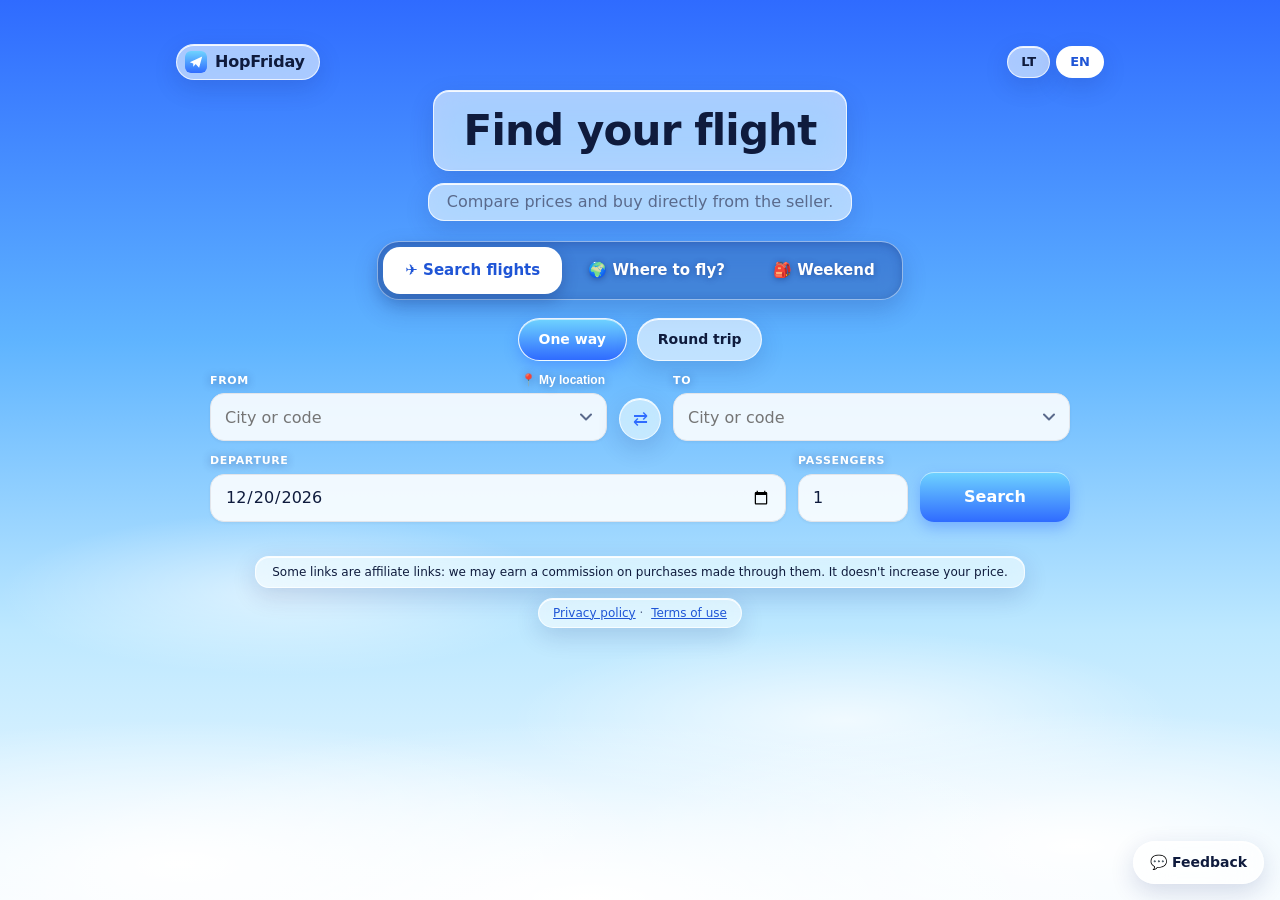
==== index.html @ 0caa5a5f "Kur nuskristi? ir Savaitgalis: keleivių skaičius (kaina ir nuoroda visiems keleiviams) Co-Authored-B" ====
<!doctype html>
<html lang="lt">
<head>
  <meta charset="utf-8">
  <meta name="viewport" content="width=device-width, initial-scale=1">
  <title>HopFriday · Skrydžių paieška</title>
  <meta name="description" content="HopFriday: palyginkite skrydžių kainas ir raskite pigiausius savaitgalio skrydžius iš Lietuvos. · Compare flight prices and find the cheapest weekend trips from Lithuania.">
  <link rel="icon" href="/favicon.svg" type="image/svg+xml">
  <link rel="canonical" href="https://www.hopfriday.lt/">
  <meta name="theme-color" content="#2F6BFF">
  <meta property="og:type" content="website">
  <meta property="og:site_name" content="HopFriday">
  <meta property="og:title" content="HopFriday · Savaitgalio skrydžiai · Weekend flights">
  <meta property="og:description" content="Palyginkite skrydžių kainas ir raskite pigiausius savaitgalio skrydžius iš Lietuvos. · Compare flight prices and find the cheapest weekend trips from Lithuania.">
  <meta property="og:url" content="https://www.hopfriday.lt/">
  <meta property="og:image" content="https://www.hopfriday.lt/og.jpg">
  <meta property="og:image:type" content="image/jpeg">
  <meta property="og:image:width" content="1200">
  <meta property="og:image:height" content="630">
  <meta property="og:image:alt" content="HopFriday · Savaitgalio skrydžiai · Weekend flights">
  <meta property="og:locale" content="lt_LT">
  <meta property="og:locale:alternate" content="en_GB">
  <meta name="twitter:card" content="summary_large_image">
  <meta name="twitter:title" content="HopFriday · Savaitgalio skrydžiai · Weekend flights">
  <meta name="twitter:description" content="Palyginkite skrydžių kainas ir raskite pigiausius savaitgalio skrydžius iš Lietuvos. · Compare flight prices and find the cheapest weekend trips from Lithuania.">
  <meta name="twitter:image" content="https://www.hopfriday.lt/og.jpg">
  <link rel="stylesheet" href="style.css">
</head>
<body>
  <div class="page">
  <header class="hero">
    <div class="wrap">
      <div class="topbar">
        <a class="brandmark" href="/"><img src="/favicon.svg" alt="" width="22" height="22"><span>HopFriday</span></a>
        <div class="langs" role="group" aria-label="Language">
          <button type="button" class="lang" data-lang="lt" id="langLt">LT</button>
          <button type="button" class="lang" data-lang="en" id="langEn">EN</button>
        </div>
      </div>
      <h1 data-i18n="h1">Raskite skrydį</h1>
      <p class="sub" data-i18n="sub">Palyginkite kainas ir nusipirkite tiesiai pas pardavėją.</p>
      <div class="modes" role="tablist">
        <button type="button" class="mode active" id="modeSearch" role="tab" data-i18n="modeSearch">Ieškoti skrydžio</button>
        <button type="button" class="mode" id="modeExplore" role="tab" data-i18n="modeExplore">Kur nuskristi?</button>
        <button type="button" class="mode" id="modeWeekend" role="tab" data-i18n="modeWeekend">Savaitgalis</button>
      </div>

      <form id="search" class="card" autocomplete="off">
        <div class="trip">
          <label><input type="radio" name="trip" value="oneway" checked> <span data-i18n="oneway">Į vieną pusę</span></label>
          <label><input type="radio" name="trip" value="return"> <span data-i18n="roundtrip">Į abi puses</span></label>
        </div>
        <div class="sgrid">
          <div class="srow1">
            <div class="field">
              <label for="from" data-i18n="from">Iš</label>
              <button type="button" id="locate" class="link" data-i18n="locate" data-i18n-title="locateTitle" title="Nustatyti mano vietą">📍 Mano vieta</button>
              <input id="from" data-i18n-placeholder="placeholder" placeholder="Miestas arba kodas" required>
            </div>
            <button type="button" id="swap" class="swap" data-i18n-aria="swap" aria-label="Sukeisti vietomis">⇄</button>
            <div class="field">
              <label for="to" data-i18n="to">Į</label>
              <input id="to" data-i18n-placeholder="placeholder" placeholder="Miestas arba kodas" required>
            </div>
          </div>
          <div class="srow2">
            <div class="field">
              <label for="date" data-i18n="depart">Išvykimas</label>
              <input id="date" type="date" required>
            </div>
            <div class="field" id="returnField" hidden>
              <label for="returnDate" data-i18n="ret">Grįžimas</label>
              <input id="returnDate" type="date">
            </div>
            <div class="field narrow">
              <label for="adults" data-i18n="pax">Keleiviai</label>
              <input id="adults" type="number" min="1" max="9" value="1">
            </div>
            <button class="primary" type="submit" data-i18n="search">Ieškoti</button>
          </div>
        </div>
      </form>

      <form id="explore" class="card" autocomplete="off" hidden>
        <div class="trip">
          <label><input type="radio" name="exTrip" value="oneway" checked> <span data-i18n="oneway">Į vieną pusę</span></label>
          <label><input type="radio" name="exTrip" value="return"> <span data-i18n="roundtrip">Į abi puses</span></label>
        </div>
        <div class="grid explore">
          <div class="field">
            <label for="exFrom" data-i18n="from">Iš</label>
            <button type="button" id="exLocate" class="link" data-i18n="locate">📍 Mano vieta</button>
            <input id="exFrom" data-i18n-placeholder="placeholder" placeholder="Miestas arba kodas" required>
          </div>
          <div class="field">
            <label for="exBudget" id="exBudgetLabel" data-i18n="budget">Biudžetas (€)</label>
            <input id="exBudget" type="number" min="10" max="5000" step="10" value="100">
          </div>
          <div class="field">
            <label for="exDate" data-i18n="whenOpt">Kada (nebūtina)</label>
            <input id="exDate" type="date">
          </div>
          <div class="field" id="exReturnField" hidden>
            <label for="exReturn" data-i18n="retOpt">Grįžimas (nebūtina)</label>
            <input id="exReturn" type="date">
          </div>
          <div class="field narrow">
            <label for="exAdults" data-i18n="pax">Keleiviai</label>
            <input id="exAdults" type="number" min="1" max="9" value="1">
          </div>
          <label class="check exdirect"><input type="checkbox" id="exDirect"> <span data-i18n="directOnly">Tik tiesioginiai</span></label>
          <button class="primary" type="submit" data-i18n="showDest">Rodyti kryptis</button>
        </div>
      </form>

      <form id="weekend" class="card" autocomplete="off" hidden>
        <div class="grid explore">
          <div class="field">
            <label for="wkFrom" data-i18n="from">Iš</label>
            <button type="button" id="wkLocate" class="link" data-i18n="locate">📍 Mano vieta</button>
            <input id="wkFrom" data-i18n-placeholder="placeholder" placeholder="Miestas arba kodas" required>
          </div>
          <div class="field">
            <label for="wkBudget" data-i18n="budgetRound">Biudžetas už abi puses (€)</label>
            <input id="wkBudget" type="number" min="20" max="5000" step="10" value="150">
          </div>
          <div class="field">
            <label for="wkDate" data-i18n="whenOpt">Kada (nebūtina)</label>
            <input id="wkDate" type="date">
          </div>
          <div class="field narrow">
            <label for="wkAdults" data-i18n="pax">Keleiviai</label>
            <input id="wkAdults" type="number" min="1" max="9" value="1">
          </div>
          <label class="check exdirect"><input type="checkbox" id="wkDirect"> <span data-i18n="directOnly">Tik tiesioginiai</span></label>
          <button class="primary" type="submit" data-i18n="showWeekend">Rodyti savaitgalius</button>
        </div>
        <p class="hint" data-i18n="weekendHint">Išvykimas penktadienį ar šeštadienį, grįžimas sekmadienį ar pirmadienį. Kaina už abi puses.</p>
      </form>
    </div>
  </header>

  <main class="wrap">
    <div id="status" class="status" role="status"></div>
    <section id="calendarBox" class="calbox" hidden>
      <div class="caltitle" id="calTitle"></div>
      <div id="calendar" class="cal" role="listbox" data-i18n-aria="calAria" aria-label="Kainos pagal dieną"></div>
    </section>
    <div id="toolbar" class="toolbar" hidden>
      <div class="chips" id="sortChips">
        <button class="chip active" data-sort="depart" data-i18n="byDate">Pagal datą</button>
        <button class="chip" data-sort="price" data-i18n="cheapest">Pigiausi</button>
        <button class="chip" data-sort="duration" data-i18n="fastest">Greičiausi</button>
      </div>
      <label class="check"><input type="checkbox" id="directOnly"> <span data-i18n="directOnly">Tik tiesioginiai</span></label>
    </div>
    <div id="exToolbar" class="toolbar" hidden>
      <div class="chips" id="exSortChips">
        <button class="chip active" data-sort="depart" data-i18n="byDate">Pagal datą</button>
        <button class="chip" data-sort="price" data-i18n="cheapestF">Pigiausios</button>
      </div>
    </div>
    <div id="results"></div>
    <p class="live" id="liveLink" hidden></p>
    <p class="demo-note" id="priceNote" hidden data-i18n="priceNote">
      Kainos orientacinės: jos rastos neseniai, todėl galutinė kaina ir likę bilietai patikrinami pardavėjo puslapyje.
    </p>
    <p class="demo-note" id="demoNote" hidden data-i18n-html="demo"></p>
  </main>
  <p class="affiliate" data-i18n="affiliate">Kai kurios nuorodos yra partnerių nuorodos: už pirkimus per jas galime gauti komisinį. Kaina jums dėl to nedidėja.</p>
  <nav class="credit legal-links"><a href="/privacy" data-i18n="privacy">Privatumo politika</a> · <a href="/terms" data-i18n="terms">Naudojimo sąlygos</a></nav>
  </div>

  <button type="button" id="feedbackOpen" class="fb-fab" data-i18n="feedbackBtn">💬 Atsiliepimas</button>
  <dialog id="feedbackDialog" class="fb">
    <form id="feedbackForm" class="fb-card" autocomplete="off">
      <h2 data-i18n="feedbackTitle">Jūsų atsiliepimas</h2>
      <p data-i18n="feedbackIntro">Kas patiko, ko trūksta ar radote klaidą?</p>
      <div class="stars" id="stars" role="radiogroup" data-i18n-aria="feedbackRating" aria-label="Įvertinimas">
        <button type="button" data-v="1" role="radio" aria-label="1">★</button>
        <button type="button" data-v="2" role="radio" aria-label="2">★</button>
        <button type="button" data-v="3" role="radio" aria-label="3">★</button>
        <button type="button" data-v="4" role="radio" aria-label="4">★</button>
        <button type="button" data-v="5" role="radio" aria-label="5">★</button>
      </div>
      <textarea id="fbMessage" rows="4" maxlength="1000" data-i18n-placeholder="feedbackPlaceholder" placeholder="Parašykite čia…"></textarea>
      <input id="fbContact" type="text" maxlength="120" data-i18n-placeholder="feedbackContact" placeholder="El. paštas (nebūtina)">
      <input id="fbWebsite" class="hp" type="text" tabindex="-1" autocomplete="off" aria-hidden="true">
      <p class="fb-note"><span data-i18n="feedbackNote">Nerašykite slaptų ar jautrių duomenų.</span> <a href="/privacy" target="_blank" rel="noopener noreferrer" data-i18n="privacy">Privatumo politika</a></p>
      <p id="fbStatus" class="fb-status" role="status"></p>
      <div class="fb-actions">
        <button type="button" id="fbCancel" class="fb-cancel" data-i18n="feedbackClose">Uždaryti</button>
        <button type="submit" id="fbSend" class="primary" data-i18n="feedbackSend">Siųsti</button>
      </div>
    </form>
  </dialog>

  <script src="i18n.js"></script>
  <script src="data.js"></script>
  <script src="provider.js"></script>
  <script src="app.js"></script>
  <script src="feedback.js"></script>
  <!-- Cloudflare Web Analytics -->
  <script type="module" src="https://static.cloudflareinsights.com/beacon.min.js" data-cf-beacon='{"token": "1468be6606324f2e90b06025ef7725ba"}'></script>
</body>
</html>
---- style.css ----
:root {
  color-scheme: light;
  --bg: #f4f8ff; --ink: #0F1B3D; --muted: #5A6A8C; --line: #dfe6f5;
  --brand: #2F6BFF; --brand-light: #6FD3FF; --brand-ink: #1F55D6; --good: #11805a;
  --glass: rgba(255, 255, 255, .72); --glass-edge: rgba(255, 255, 255, .95);
  --shadow: 0 10px 30px rgba(160, 90, 40, .10);
}
* { box-sizing: border-box; }
[hidden] { display: none !important; }
body {
  margin: 0; font: 16px/1.5 system-ui, -apple-system, "Segoe UI", sans-serif; color: var(--ink);
  background: var(--bg); min-height: 100vh;
}
body::before, body::after { content: ""; position: fixed; z-index: -1; border-radius: 50%; pointer-events: none; }
body::before { top: -140px; right: -100px; width: 460px; height: 460px; background: radial-gradient(circle at 35% 30%, #fff 0%, #cfe0ff 55%, rgba(207, 224, 255, 0) 72%); }
body::after { bottom: -160px; left: -120px; width: 480px; height: 480px; background: radial-gradient(circle at 35% 30%, #fff 0%, #f1dcff 55%, rgba(241, 220, 255, 0) 72%); }
.wrap { max-width: 960px; margin: 0 auto; padding: 0 16px; }

.hero { padding: 44px 0 24px; }
.hero h1 { margin: 0 0 4px; font-size: clamp(28px, 5vw, 42px); font-weight: 600; letter-spacing: -.02em; }
.sub { margin: 0 0 22px; color: var(--muted); }

.modes { display: flex; gap: 8px; margin-bottom: 16px; }
.mode {
  border: 1px solid var(--line); background: rgba(255, 255, 255, .55); color: var(--muted);
  border-radius: 999px; padding: 8px 18px; font: inherit; cursor: pointer; transition: all .15s;
}
.mode:hover { background: #fff; color: var(--ink); }
.mode.active {
  background: #fff; color: var(--brand-ink); border-color: var(--glass-edge); font-weight: 600;
  box-shadow: inset 0 1px 0 #fff, 0 4px 14px rgba(47, 107, 255, .18);
}

.card {
  background: var(--glass); border: 1px solid var(--glass-edge); border-radius: 22px; padding: 16px;
  -webkit-backdrop-filter: blur(16px); backdrop-filter: blur(16px);
  box-shadow: var(--shadow), inset 0 1px 0 #fff;
}
.trip { display: flex; gap: 18px; margin-bottom: 12px; font-size: 14px; color: var(--muted); }
.trip input { accent-color: var(--brand); }
.grid { display: grid; grid-template-columns: 1fr auto 1fr; gap: 12px; align-items: end; }
.field { display: flex; flex-direction: column; gap: 4px; position: relative; }
.field label { font-size: 11px; font-weight: 600; color: var(--muted); text-transform: uppercase; letter-spacing: .06em; }
input[type=text], input:not([type]), input[type=date], input[type=number], select {
  width: 100%; padding: 12px 14px; border: 1px solid var(--line); border-radius: 14px; font: inherit; color: var(--ink);
  background: rgba(255, 255, 255, .85); box-shadow: inset 0 1px 2px rgba(160, 90, 40, .05); transition: border-color .15s, box-shadow .15s;
}
input:focus, select:focus { outline: none; border-color: var(--brand-light); box-shadow: 0 0 0 4px rgba(111, 211, 255, .5); }
.link { background: none; border: 0; color: var(--brand-ink); font-size: 13px; padding: 2px 0; cursor: pointer; text-align: left; }
.swap {
  border: 1px solid var(--line); background: #fff; color: var(--brand); width: 42px; height: 42px; border-radius: 50%;
  font-size: 18px; cursor: pointer; margin-bottom: 1px; box-shadow: 0 2px 6px rgba(160, 90, 40, .10), inset 0 1px 0 #fff;
}
.primary {
  grid-column: 1 / -1; border: 0; border-radius: 14px; padding: 13px 26px; font: inherit; font-weight: 600; color: #fff; cursor: pointer;
  background: linear-gradient(180deg, var(--brand-light) 0%, var(--brand) 100%);
  box-shadow: inset 0 1px 0 rgba(255, 255, 255, .55), 0 6px 14px rgba(47, 107, 255, .35); transition: transform .12s, box-shadow .12s;
}
.primary:hover { transform: translateY(-1px); box-shadow: inset 0 1px 0 rgba(255, 255, 255, .55), 0 9px 18px rgba(47, 107, 255, .4); }
.primary:active { transform: translateY(0); }
@media (min-width: 720px) {
  .grid { grid-template-columns: minmax(150px, 1.3fr) auto minmax(190px, 1.4fr) 140px 140px 76px auto; }
  .primary { grid-column: auto; }
  .grid.explore { grid-template-columns: 1fr 160px 200px auto auto; }
}
@media (max-width: 719px) {
  .grid { grid-template-columns: 1fr 1fr; }
  .grid > :nth-child(1), .grid > :nth-child(3) { grid-column: 1 / -1; }
  .swap { display: none; }
  .grid.explore > :nth-child(1), .grid.explore > .exdirect, .grid.explore > .primary { grid-column: 1 / -1; }
}
.exdirect { padding-bottom: 12px; }

main { padding-bottom: 56px; }
.status { text-align: center; color: var(--muted); padding: 18px 0 14px; min-height: 24px; }
.toolbar { display: flex; justify-content: space-between; align-items: center; flex-wrap: wrap; gap: 8px; margin: 4px 0 12px; }
.chips { display: flex; gap: 8px; flex-wrap: wrap; }
.chip {
  border: 1px solid var(--line); background: rgba(255, 255, 255, .8); color: var(--ink); border-radius: 999px;
  padding: 6px 15px; cursor: pointer; font: inherit; font-size: 14px; transition: all .15s;
}
.chip:hover { background: #fff; border-color: var(--brand-light); }
.chip.active {
  color: #fff; border-color: transparent; background: linear-gradient(180deg, var(--brand-light), var(--brand));
  box-shadow: inset 0 1px 0 rgba(255, 255, 255, .55), 0 3px 8px rgba(47, 107, 255, .3);
}
.check { font-size: 14px; color: var(--muted); display: flex; gap: 6px; align-items: center; }
.check input { accent-color: var(--brand); }

.offer {
  background: var(--glass); border: 1px solid var(--glass-edge); border-radius: 20px; padding: 16px 18px; margin-bottom: 12px;
  display: grid; grid-template-columns: 1fr auto; gap: 12px; align-items: center;
  -webkit-backdrop-filter: blur(12px); backdrop-filter: blur(12px);
  box-shadow: 0 6px 20px rgba(160, 90, 40, .08), inset 0 1px 0 #fff; transition: transform .15s, box-shadow .15s;
}
.offer:hover { transform: translateY(-2px); box-shadow: 0 12px 28px rgba(160, 90, 40, .14), inset 0 1px 0 #fff; }
.offer .airline { font-weight: 600; display: flex; align-items: center; gap: 6px; flex-wrap: wrap; }
.offer .tag { font-size: 11px; font-weight: 600; background: #E6F7FF; color: #0B5FA5; padding: 2px 9px; border-radius: 999px; border: 1px solid #B9E7FF; }
.times { display: flex; align-items: center; gap: 12px; margin-top: 6px; flex-wrap: wrap; }
.times .t { font-size: 20px; font-weight: 600; }
.times .line { flex: 1; min-width: 60px; border-top: 2px solid var(--line); position: relative; text-align: center; font-size: 12px; color: var(--muted); }
.times .line span { position: relative; top: -11px; background: #f8fbff; padding: 0 8px; }
.meta { font-size: 13px; color: var(--muted); margin-top: 4px; }
.buy { text-align: right; }
.price { font-size: 26px; font-weight: 700; letter-spacing: -.01em; }
.pl { font-size: 12px; color: var(--muted); margin-top: -2px; }
.buy a {
  display: inline-block; margin-top: 8px; color: #fff; text-decoration: none; padding: 10px 16px; border-radius: 12px; font-weight: 600; font-size: 14px;
  background: linear-gradient(180deg, var(--brand-light), var(--brand));
  box-shadow: inset 0 1px 0 rgba(255, 255, 255, .55), 0 4px 10px rgba(47, 107, 255, .3); transition: transform .12s;
}
.buy a:hover { transform: translateY(-1px); }
@media (max-width: 560px) {
  .offer { grid-template-columns: 1fr; }
  .buy { text-align: left; display: flex; align-items: center; justify-content: space-between; flex-wrap: wrap; gap: 4px 12px; }
  .buy a { margin-top: 0; }
  .pl { display: none; }
}
.dest .name { font-size: 20px; font-weight: 600; display: flex; align-items: center; gap: 8px; flex-wrap: wrap; }
.live { text-align: center; font-size: 14px; margin: 4px 0 12px; color: var(--muted); }
.live a { color: var(--brand-ink); font-weight: 600; }
.demo-note { font-size: 13px; color: var(--muted); text-align: center; margin: 12px 0; }
code { background: #f8ece2; padding: 1px 6px; border-radius: 6px; }

/* Paieškos forma: dvi eilutės, kad niekas neišlįstų ir laukeliai būtų vienodo aukščio */
.sgrid { display: grid; gap: 12px; }
.srow1 { display: grid; grid-template-columns: minmax(0, 1fr) 42px minmax(0, 1fr); gap: 12px; align-items: end; }
.srow2 { display: flex; gap: 12px; align-items: end; flex-wrap: wrap; }
.srow2 .field { flex: 1 1 150px; min-width: 0; }
.srow2 .field.narrow { flex: 0 1 110px; }
.srow2 .primary { flex: 0 0 auto; min-width: 150px; grid-column: auto; white-space: nowrap; }
.field .link { position: absolute; top: 0; right: 2px; font-size: 12px; padding: 0; }
@media (max-width: 719px) {
  .srow1 { grid-template-columns: minmax(0, 1fr); }
  .srow1 .swap { display: none; }
  .srow2 .primary { flex: 1 1 100%; }
}
input[type=text], input:not([type]), input[type=date], input[type=number], select { height: 48px; }

/* Kainų kalendorius */
.calbox { margin: 0 0 12px; }
.caltitle { font-size: 13px; color: var(--muted); margin: 0 4px 6px; }
.cal { display: flex; gap: 8px; overflow-x: auto; padding: 4px 2px 10px; scroll-snap-type: x proximity; -webkit-overflow-scrolling: touch; }
.day {
  flex: 0 0 76px; scroll-snap-align: center; text-align: center; padding: 8px 4px 9px; cursor: pointer; font: inherit; color: var(--ink);
  background: var(--glass); border: 1px solid var(--glass-edge); border-radius: 16px;
  box-shadow: 0 3px 10px rgba(160, 90, 40, .07), inset 0 1px 0 #fff; transition: transform .12s, box-shadow .12s;
}
.day:hover { transform: translateY(-2px); box-shadow: 0 8px 18px rgba(160, 90, 40, .14), inset 0 1px 0 #fff; }
.day small { display: block; font-size: 11px; color: var(--muted); text-transform: uppercase; letter-spacing: .04em; }
.day b { display: block; font-size: 20px; font-weight: 600; line-height: 1.2; }
.day span { display: block; font-size: 13px; color: var(--ink); min-height: 19px; }
.day.none span { color: var(--muted); }
.day.none { opacity: .6; }
.day.cheap span { color: var(--good); font-weight: 700; }
.day.sel {
  opacity: 1; color: #fff; border-color: transparent; background: linear-gradient(180deg, var(--brand-light), var(--brand));
  box-shadow: inset 0 1px 0 rgba(255, 255, 255, .55), 0 6px 14px rgba(47, 107, 255, .35);
}
.day.sel small, .day.sel span { color: #fff; }
.cal { scrollbar-width: thin; scrollbar-color: #b9d4f5 transparent; }

/* Viskas per vidurį: antraštė, režimai, forma, kalendorius ir rezultatai */
.hero { text-align: center; }
.modes, .trip { justify-content: center; }
.card, .calbox, .toolbar, #results, .live, .demo-note { max-width: 860px; margin-left: auto; margin-right: auto; }
.card { text-align: left; }
.cal { justify-content: safe center; }
.toolbar { justify-content: center; gap: 8px 24px; }
.chips { justify-content: center; }
.caltitle { text-align: center; }
.offer { text-align: left; }

/* Grupių antraštės rezultatuose */
.grouphead { display: flex; align-items: center; justify-content: center; gap: 10px; margin: 22px 0 12px; font-size: 15px; font-weight: 600; color: var(--ink); }
.grouphead::before, .grouphead::after { content: ""; flex: 1; max-width: 90px; height: 1px; background: var(--line); }
.grouphead span { font-size: 12px; font-weight: 600; color: var(--brand-ink); background: #E6F7FF; border: 1px solid #B9E7FF; border-radius: 999px; padding: 1px 9px; }
.offer .tag { background: #E6F7FF; color: #0B5FA5; border-color: #B9E7FF; }

/* ===== Balta: tamsesni šonai, balta turinio kolona, kiekviena dalis turi savo šešėlį ===== */
:root {
  --bg: #fff; --ink: #0F1B3D; --muted: #5A6A8C; --line: #dfe6f5;
  --glass: #fff; --glass-edge: #eceef3;
  --shadow: 0 8px 24px rgba(20, 25, 40, .10), 0 2px 6px rgba(20, 25, 40, .06);
  --shadow-sm: 0 4px 14px rgba(20, 25, 40, .08), 0 1px 3px rgba(20, 25, 40, .06);
  --shadow-hover: 0 12px 28px rgba(20, 25, 40, .14), 0 3px 8px rgba(20, 25, 40, .08);
}
html { background: #dde2ec; }
body { background: transparent; }
body::before, body::after { display: none; }
.page {
  max-width: 1040px; margin: 0 auto; min-height: 100vh; background: #fff;
  box-shadow: 0 0 0 1px rgba(20, 25, 40, .05), 0 0 60px rgba(20, 25, 40, .20);
}
@media (max-width: 719px) { .page { box-shadow: none; } }

.card, .offer, .day, .chip, .mode, .swap {
  background: #fff; border-color: #eceef3; -webkit-backdrop-filter: none; backdrop-filter: none;
}
.card { box-shadow: var(--shadow); border-radius: 22px; }
.offer { box-shadow: var(--shadow-sm); }
.offer:hover { box-shadow: var(--shadow-hover); }
.day { box-shadow: var(--shadow-sm); }
.day:hover { box-shadow: var(--shadow-hover); }
.mode, .chip { box-shadow: 0 2px 6px rgba(20, 25, 40, .08); }
.mode.active { box-shadow: var(--shadow-sm); }
.swap { box-shadow: 0 2px 8px rgba(20, 25, 40, .12); }
.chip.active, .day.sel { background: linear-gradient(180deg, var(--brand-light), var(--brand)); }
.day.none { background: #fff; }
input[type=text], input:not([type]), input[type=date], input[type=number], select {
  background: #fff; border-color: #e3e5ea; box-shadow: 0 1px 3px rgba(20, 25, 40, .06);
}
.times .line span { background: #fff; }
.grouphead span { background: #F1FAFF; }
code { background: #f1f2f5; }

/* ===== Kiekvienas užrašas savo matinio stiklo kvadrate (fonas – žr. Glacier bloką žemiau) ===== */
:root {
  --gl: rgba(255, 255, 255, .60); --gl-strong: rgba(255, 255, 255, .72); --gl-edge: rgba(255, 255, 255, .75);
  --gl-shadow: 0 8px 28px rgba(10, 20, 50, .28), inset 0 1px 0 rgba(255, 255, 255, .8);
  --gl-blur: blur(18px) saturate(1.5);
}
html { background: #2b3b5e; }
body::before {
  display: block; content: ""; position: fixed; inset: 0; z-index: -2; border-radius: 0; width: auto; height: auto; top: 0; right: 0; left: 0; bottom: 0;
}
body::after {
  display: block; content: ""; position: fixed; inset: 0; z-index: -1; border-radius: 0; width: auto; height: auto; top: 0; right: 0; left: 0; bottom: 0;
  background: linear-gradient(180deg, rgba(15, 25, 55, 0), rgba(15, 25, 55, .12));
}
.page { background: transparent; box-shadow: none; max-width: 1000px; }

/* Stiklo kvadratas: skaidrus, išblukintas, su šviesiu kraštu ir savo šešėliu */
.card, .offer, .day, .chip, .mode, .swap, .check, .status:not(:empty), .live, .demo-note, .caltitle, .grouphead,
.hero h1, .hero .sub, .credit {
  background: var(--gl); border: 1px solid var(--gl-edge); box-shadow: var(--gl-shadow);
  -webkit-backdrop-filter: var(--gl-blur); backdrop-filter: var(--gl-blur);
}
.card, .offer { background: var(--gl-strong); }
.hero h1, .hero .sub, .status, .live, .demo-note, .caltitle, .grouphead, .credit {
  display: table; margin-left: auto; margin-right: auto; border-radius: 16px; text-align: center;
}
.hero h1 { padding: 8px 30px; margin-bottom: 12px; }
.hero .sub { padding: 6px 18px; margin: 0 auto 20px; }
.status:empty { display: none; }
.status { padding: 8px 18px; margin: 16px auto 12px; color: var(--ink); }
.live, .demo-note { padding: 7px 18px; margin: 14px auto 8px; max-width: 860px; color: var(--ink); }
.caltitle { padding: 5px 16px; margin: 0 auto 10px; color: var(--ink); }
.grouphead { padding: 6px 18px; margin: 22px auto 12px; gap: 10px; }
.grouphead::before, .grouphead::after { display: none; }
.check { padding: 6px 14px; border-radius: 999px; color: var(--ink); }
.mode, .chip { color: var(--ink); }
.mode.active { background: #fff; color: var(--brand-ink); }
.chip.active, .day.sel { color: #fff; border-color: transparent; background: linear-gradient(180deg, var(--brand-light), var(--brand)); }
.day { background: var(--gl); }
.day.none { opacity: .85; background: rgba(255, 255, 255, .45); }
.times .line span { background: rgba(255, 255, 255, .85); border-radius: 8px; }
input[type=text], input:not([type]), input[type=date], input[type=number], select { background: rgba(255, 255, 255, .88); }
.credit { margin: 28px auto 20px; padding: 5px 14px; font-size: 12px; color: var(--muted); }
.credit a { color: var(--brand-ink); }
.toolbar { margin-top: 8px; }
@media (max-width: 560px) { .hero h1 { padding: 8px 20px; } }

/* Kalbos pasirinkimas */
.langs { display: flex; justify-content: flex-end; gap: 6px; margin: 0 0 10px; }
.lang { font: inherit; font-size: 13px; font-weight: 600; color: var(--ink); cursor: pointer; padding: 5px 13px; border-radius: 999px;
  background: var(--gl); border: 1px solid var(--gl-edge); box-shadow: var(--gl-shadow); -webkit-backdrop-filter: var(--gl-blur); backdrop-filter: var(--gl-blur); }
.lang:hover { background: #fff; }
.lang.active { background: #fff; color: var(--brand-ink); }
.credit [data-i18n="credit"] { margin-right: 4px; }
.day.sel.none { opacity: 1; color: #fff; border-color: transparent; background: linear-gradient(180deg, var(--brand-light), var(--brand)); }
.day.sel.none small, .day.sel.none span { color: #fff; }

.hint { margin: 10px 2px 0; font-size: 13px; color: var(--muted); text-align: center; }
.modes { flex-wrap: wrap; }
/* Krypčių ir savaitgalio formos: trys stulpeliai viršuje, „tik tiesioginiai“ ir mygtukas apačioje */
@media (min-width: 720px) {
  .grid.explore { grid-template-columns: minmax(0, 1.4fr) minmax(0, 1fr) minmax(0, 1fr); }
  .grid.explore > .exdirect { grid-column: 1 / 3; align-self: center; }
  .grid.explore > .primary { grid-column: 3; }
}

/* Teisiniai puslapiai ir apatinės nuorodos */
.affiliate, .backlink {
  display: table; margin: 10px auto; padding: 6px 16px; border-radius: 14px; text-align: center; font-size: 12px; color: var(--ink);
  background: var(--gl); border: 1px solid var(--gl-edge); box-shadow: var(--gl-shadow);
  -webkit-backdrop-filter: var(--gl-blur); backdrop-filter: var(--gl-blur);
}
.legal-links { margin: 10px auto 24px; }
.legal-links a, .credit a { color: var(--brand-ink); }
.legal-links a + a { margin-left: 4px; }
.legal-page .wrap { max-width: 860px; padding-top: 28px; }
.backlink { font-size: 14px; font-weight: 600; text-decoration: none; color: var(--brand-ink); margin-bottom: 16px; }
.card.legal { text-align: left; max-width: 860px; margin: 0 auto 18px; padding: 26px 30px; background: rgba(255, 255, 255, .84); }
.legal h1 { font-size: 28px; line-height: 1.2; margin: 0 0 4px; }
.legal h2 { font-size: 18px; margin: 22px 0 6px; }
.legal .updated { color: var(--muted); font-size: 13px; margin: 0 0 8px; }
.legal p, .legal li { line-height: 1.65; }
.legal ul { padding-left: 20px; }
.legal a { color: var(--brand-ink); }
@media (max-width: 560px) { .card.legal { padding: 20px 18px; } }

/* Atsiliepimo mygtukas ir langas */
.fb-fab {
  position: fixed; right: 16px; bottom: 16px; z-index: 20; font: inherit; font-size: 14px; font-weight: 600; color: var(--ink); cursor: pointer;
  padding: 10px 16px; border-radius: 999px; background: var(--gl-strong); border: 1px solid var(--gl-edge); box-shadow: var(--gl-shadow);
  -webkit-backdrop-filter: var(--gl-blur); backdrop-filter: var(--gl-blur); transition: transform .12s;
}
.fb-fab:hover { transform: translateY(-2px); background: #fff; }
dialog.fb { border: 0; padding: 0; background: transparent; width: calc(100% - 32px); max-width: 460px; max-height: calc(100% - 32px); overflow: visible; }
dialog.fb::backdrop { background: rgba(10, 20, 40, .5); -webkit-backdrop-filter: blur(4px); backdrop-filter: blur(4px); }
.fb-card {
  display: grid; gap: 10px; padding: 22px 22px 18px; color: var(--ink); border-radius: 22px; text-align: left;
  background: rgba(255, 255, 255, .92); border: 1px solid var(--gl-edge); box-shadow: 0 20px 50px rgba(10, 20, 50, .4);
}
.fb-card h2 { margin: 0; font-size: 20px; }
.fb-card p { margin: 0; font-size: 14px; color: var(--muted); }
.stars { display: flex; gap: 4px; }
.stars button { font-size: 30px; line-height: 1; padding: 2px 4px; border: 0; background: none; color: #d8d2d6; cursor: pointer; transition: transform .1s, color .1s; }
.stars button:hover { transform: scale(1.12); }
.stars button.on { color: #E3A21A; }
.fb-card textarea {
  width: 100%; padding: 12px 14px; font: inherit; color: var(--ink); resize: vertical; min-height: 96px;
  border: 1px solid #e3e5ea; border-radius: 14px; background: #fff; box-shadow: 0 1px 3px rgba(20, 25, 40, .06);
}
.fb-card textarea:focus { outline: none; border-color: var(--brand-light); box-shadow: 0 0 0 4px rgba(111, 211, 255, .5); }
.hp { position: absolute; left: -9999px; width: 1px; height: 1px; opacity: 0; }
.fb-note { font-size: 12px !important; }
.fb-note a { color: var(--brand-ink); }
.fb-status { min-height: 18px; font-weight: 600; color: var(--brand-ink) !important; }
.fb-actions { display: flex; justify-content: flex-end; gap: 10px; }
.fb-actions .primary { grid-column: auto; padding: 11px 24px; }
.fb-cancel { font: inherit; cursor: pointer; padding: 11px 18px; border-radius: 14px; border: 1px solid #e3e5ea; background: #fff; color: var(--ink); }
@media (max-width: 560px) { .fb-fab { right: 12px; bottom: 12px; padding: 9px 14px; } }

/* ===== Glacier: balta, mėlynas švytėjimas su šerkšnotais brūkšniais (be nuotraukos) ===== */
:root {
  --gl-shadow: 0 8px 24px rgba(20, 40, 110, .16), inset 0 1px 0 rgba(255, 255, 255, .9);
}
html { background: #fff; }
body::before {
  display: block; content: ""; position: fixed; inset: 0; z-index: -2; width: auto; height: auto; border-radius: 0;
  background:
    radial-gradient(ellipse 62% 56% at 50% 46%, #B9F3FF 0%, #6FD3FF 30%, #2F6BFF 58%, rgba(47, 107, 255, 0) 80%),
    radial-gradient(circle at 80% 30%, rgba(140, 123, 255, .85) 0%, rgba(140, 123, 255, 0) 26%),
    #fff;
}
body::after {
  display: block; content: ""; position: fixed; inset: 0; z-index: -1; width: auto; height: auto; border-radius: 0; pointer-events: none;
  background: repeating-linear-gradient(90deg,
    rgba(255, 255, 255, 0) 0, rgba(255, 255, 255, 0) 88px,
    rgba(255, 255, 255, .55) 90px, rgba(255, 255, 255, 0) 95px,
    rgba(255, 255, 255, .2) 96px, rgba(255, 255, 255, 0) 150px);
}

/* ===== Fonas: dangus virš debesų (mėlynas dangus, balti debesys apačioje) ===== */
html { background: #5FB4FF; }
body::before {
  background: linear-gradient(180deg, #2F6BFF 0%, #5FB4FF 38%, #BDE8FF 70%, #F2FAFF 100%);
}
body::after {
  background:
    radial-gradient(ellipse 38% 16% at 14% 96%, #fff 0%, rgba(255, 255, 255, 0) 100%),
    radial-gradient(ellipse 44% 20% at 46% 100%, #fff 0%, rgba(255, 255, 255, 0) 100%),
    radial-gradient(ellipse 36% 15% at 84% 94%, #fff 0%, rgba(255, 255, 255, 0) 100%),
    radial-gradient(ellipse 26% 10% at 66% 80%, rgba(255, 255, 255, .7) 0%, rgba(255, 255, 255, 0) 100%),
    radial-gradient(ellipse 22% 9% at 22% 66%, rgba(255, 255, 255, .55) 0%, rgba(255, 255, 255, 0) 100%);
}

/* HopFriday: prekės ženklo juosta */
.topbar { display: flex; justify-content: space-between; align-items: center; gap: 10px; margin: 0 0 10px; }
.topbar .langs { margin: 0; }
.brandmark {
  display: inline-flex; align-items: center; gap: 8px; padding: 5px 14px 5px 8px; border-radius: 999px; text-decoration: none;
  font-weight: 700; font-size: 16px; letter-spacing: -.01em; color: var(--ink);
  background: var(--gl); border: 1px solid var(--gl-edge); box-shadow: var(--gl-shadow);
  -webkit-backdrop-filter: var(--gl-blur); backdrop-filter: var(--gl-blur);
}
.brandmark img { display: block; border-radius: 6px; }


/* Oro uostų pasirinkimo sąrašas (vietoj naršyklės datalist) */
input.ac {
  padding-right: 38px; background-repeat: no-repeat; background-position: right 14px center; background-size: 12px 8px;
  background-image: url("data:image/svg+xml,%3Csvg xmlns='http://www.w3.org/2000/svg' viewBox='0 0 12 8'%3E%3Cpath d='M1 1.5l5 5 5-5' fill='none' stroke='%235A6A8C' stroke-width='2' stroke-linecap='round' stroke-linejoin='round'/%3E%3C/svg%3E");
}
.ac-list {
  position: absolute; z-index: 30; margin: 0; padding: 6px; list-style: none; max-height: 304px; overflow-y: auto; text-align: left;
  background: rgba(255, 255, 255, .98); border: 1px solid var(--line); border-radius: 16px; box-shadow: 0 18px 40px rgba(20, 40, 110, .25);
  -webkit-overflow-scrolling: touch; overscroll-behavior: contain;
}
.ac-list li { display: flex; justify-content: space-between; align-items: baseline; gap: 12px; padding: 10px 12px; border-radius: 10px; cursor: pointer; font-size: 15px; color: var(--ink); }
.ac-list li small { color: var(--muted); font-size: 12px; white-space: nowrap; }
.ac-list li.sel span { font-weight: 700; color: var(--brand-ink); }
.ac-list li.active, .ac-list li[data-i]:hover { background: #e4eeff; }
.ac-list li.none { cursor: default; color: var(--muted); }

/* „Kur nuskristi?“ pirmyn–atgal: papildomas grįžimo laukas */
@media (min-width: 720px) {
  .grid.explore.rt { grid-template-columns: minmax(0, 1.4fr) minmax(0, 1fr) minmax(0, 1fr) minmax(0, 1fr); }
  .grid.explore.rt > .exdirect { grid-column: 1 / 4; }
  .grid.explore.rt > .primary { grid-column: 4; }
}

/* Perjungikliai kaip mygtukai: „Į vieną / į abi puses“ ir „Tik tiesioginiai“ (be baltų langelių ir žymimųjų kvadratėlių) */
.trip { gap: 10px; }
.trip label, .check {
  position: relative; display: inline-flex; align-items: center; justify-content: center; gap: 0;
  padding: 10px 20px; border-radius: 999px; font-size: 14px; font-weight: 600; color: var(--ink); cursor: pointer; user-select: none;
  background: var(--gl); border: 1px solid var(--gl-edge); box-shadow: var(--gl-shadow);
  transition: transform .12s, box-shadow .15s, background .15s, color .15s;
}
.trip input, .check input { position: absolute; opacity: 0; width: 0; height: 0; margin: 0; pointer-events: none; }
.trip label:hover, .check:hover { transform: translateY(-1px); }
.trip label:has(input:checked), .check:has(input:checked) {
  background: linear-gradient(180deg, var(--brand-light), var(--brand)); color: #fff; border-color: rgba(255, 255, 255, .9);
  box-shadow: inset 0 1px 0 rgba(255, 255, 255, .55), 0 6px 14px rgba(47, 107, 255, .35);
}
.trip label:has(input:focus-visible), .check:has(input:focus-visible) { outline: 3px solid rgba(111, 211, 255, .85); outline-offset: 2px; }
.check:has(input:checked) span::before { content: "✓\00a0"; }
.grid.explore > .exdirect { justify-self: start; min-height: 48px; padding: 10px 22px; }
@media (min-width: 720px) {
  .grid.explore.rt > .exdirect { grid-column: 1 / 3; }
  .grid.explore.rt > .primary { grid-column: 3 / 5; }
}
@media (max-width: 719px) {
  .grid.explore > :nth-child(3) { grid-column: auto; }  /* biudžetas ir data vienoje eilutėje */
}
@media (max-width: 719px) {
  .grid.explore { grid-template-columns: minmax(0, 1fr) minmax(0, 1fr); }
  .grid.explore .field, .grid.explore input { min-width: 0; }
}

/* Formos be didelio baltos stiklo plokštės: laukai ir mygtukai tiesiog ant dangaus */
form.card {
  background: none; border: 0; box-shadow: none; -webkit-backdrop-filter: none; backdrop-filter: none; padding: 0;
}
form.card .field label, form.card .hint { color: #fff; text-shadow: 0 1px 8px rgba(20, 40, 110, .45); }
form.card .field .link { color: #fff; font-weight: 600; text-shadow: 0 1px 8px rgba(20, 40, 110, .45); }
form.card .hint { font-size: 13px; }

/* Pagrindiniai režimai: viena sujungta „segmentų“ juosta su ikonomis (kitokia nei atskiri perjungikliai) */
.modes {
  display: inline-flex; flex-wrap: nowrap; gap: 4px; padding: 5px; margin: 0 auto 18px; border-radius: 22px;
  background: rgba(15, 40, 120, .28); border: 1px solid rgba(255, 255, 255, .45);
  box-shadow: inset 0 2px 10px rgba(10, 30, 100, .25), 0 10px 24px rgba(20, 40, 110, .2);
  -webkit-backdrop-filter: blur(10px); backdrop-filter: blur(10px);
}
.hero .modes { display: flex; width: fit-content; }
.mode {
  background: transparent; border: 0; box-shadow: none; -webkit-backdrop-filter: none; backdrop-filter: none;
  border-radius: 17px; padding: 12px 22px; font-weight: 700; font-size: 15px; color: #fff; text-shadow: 0 1px 6px rgba(10, 30, 100, .45); white-space: nowrap;
}
.mode:hover { background: rgba(255, 255, 255, .18); color: #fff; }
.mode.active { background: #fff; color: var(--brand-ink); text-shadow: none; box-shadow: 0 6px 16px rgba(10, 30, 100, .3); }
#modeSearch::before { content: "✈️\00a0"; }
#modeExplore::before { content: "🌍\00a0"; }
#modeWeekend::before { content: "🎒\00a0"; }
@media (max-width: 560px) {
  .mode { padding: 11px 10px; font-size: 13px; }
  .mode::before { content: none !important; }
}
@media (max-width: 560px) {
  .hero .modes { display: grid; grid-template-columns: repeat(3, minmax(0, 1fr)); width: 100%; }
  .mode { white-space: normal; text-align: center; padding: 10px 6px; font-size: 13px; line-height: 1.2; }
}

/* „Kur nuskristi?“ ir „Savaitgalis“: keleivių laukas */
.grid.explore .field.narrow input { text-align: left; }
@media (min-width: 720px) {
  .grid.explore { grid-template-columns: minmax(0, 1.4fr) minmax(0, 1fr) minmax(0, 1fr) minmax(0, .6fr); }
  .grid.explore > .exdirect { grid-column: 1 / 3; }
  .grid.explore > .primary { grid-column: 3 / 5; }
  .grid.explore.rt { grid-template-columns: minmax(0, 1.3fr) minmax(0, .9fr) minmax(0, 1fr) minmax(0, 1fr) minmax(0, .6fr); }
  .grid.explore.rt > .exdirect { grid-column: 1 / 3; }
  .grid.explore.rt > .primary { grid-column: 3 / 6; }
}
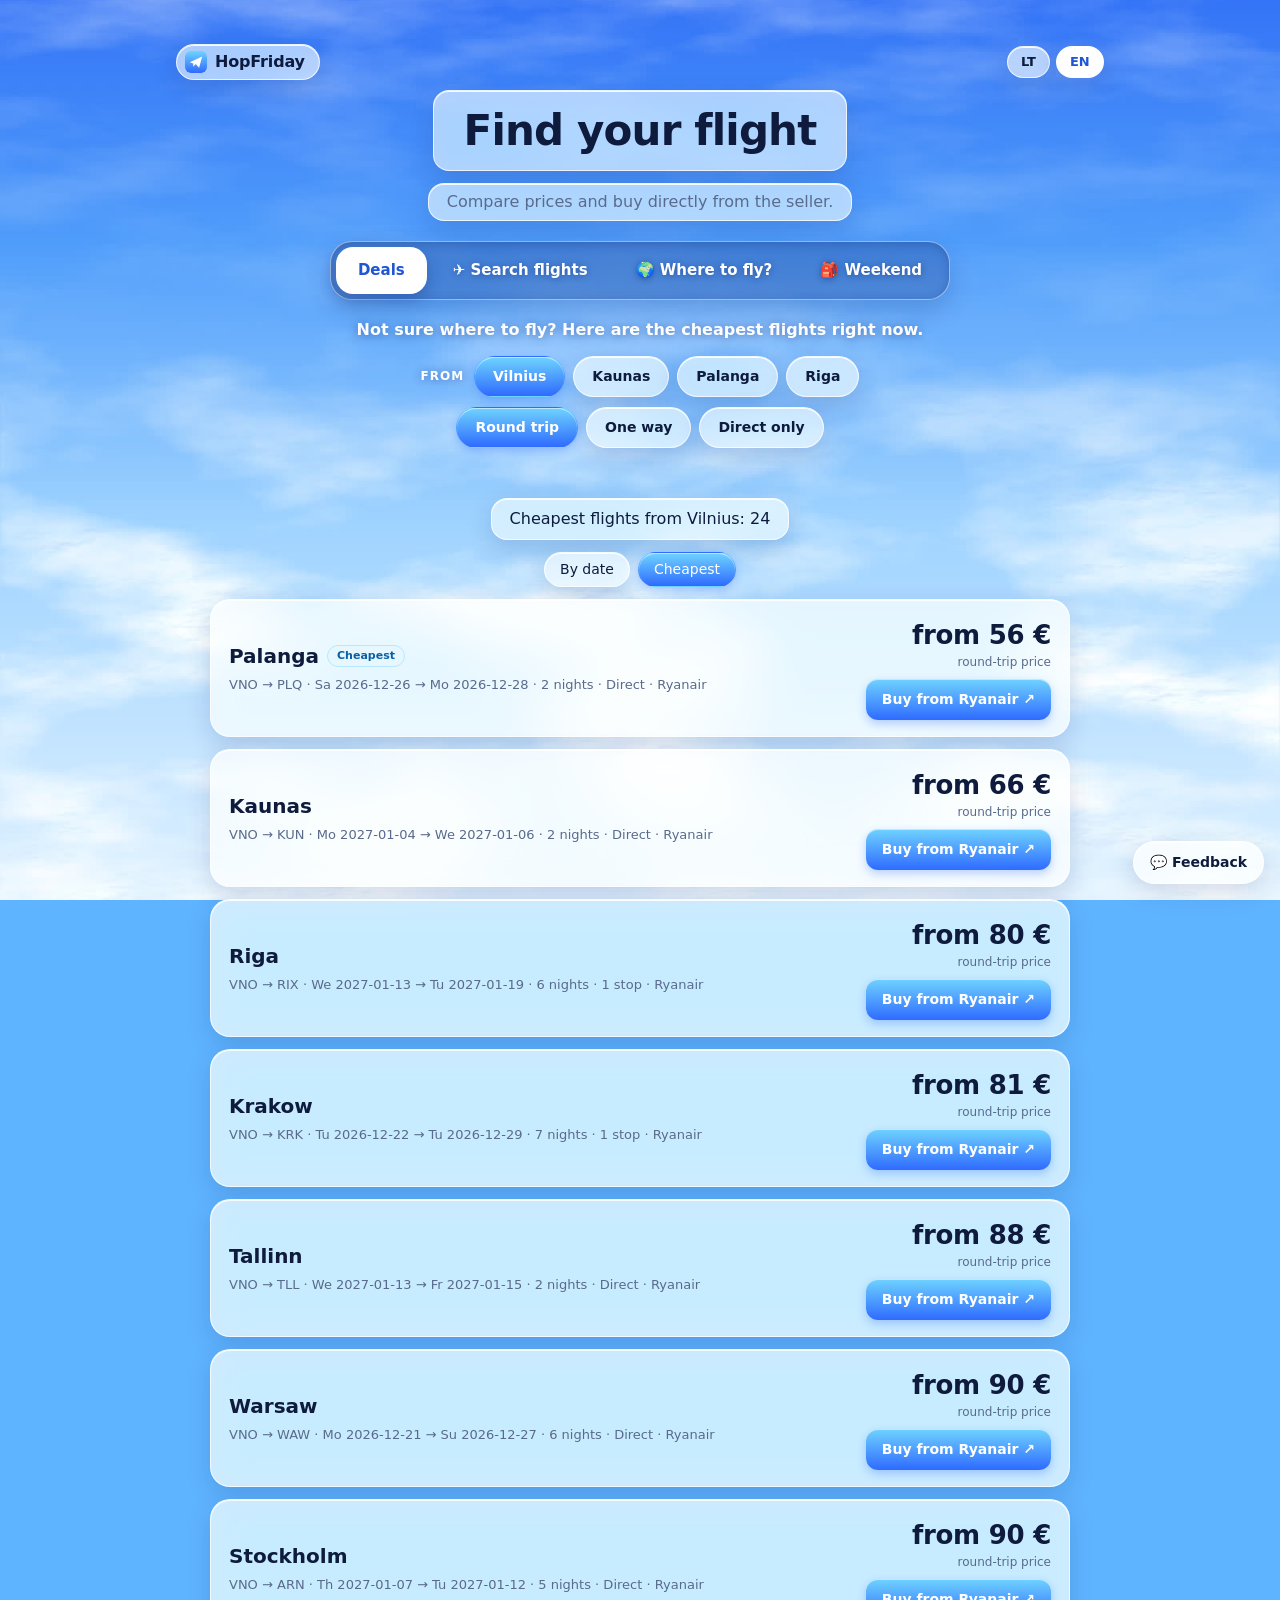
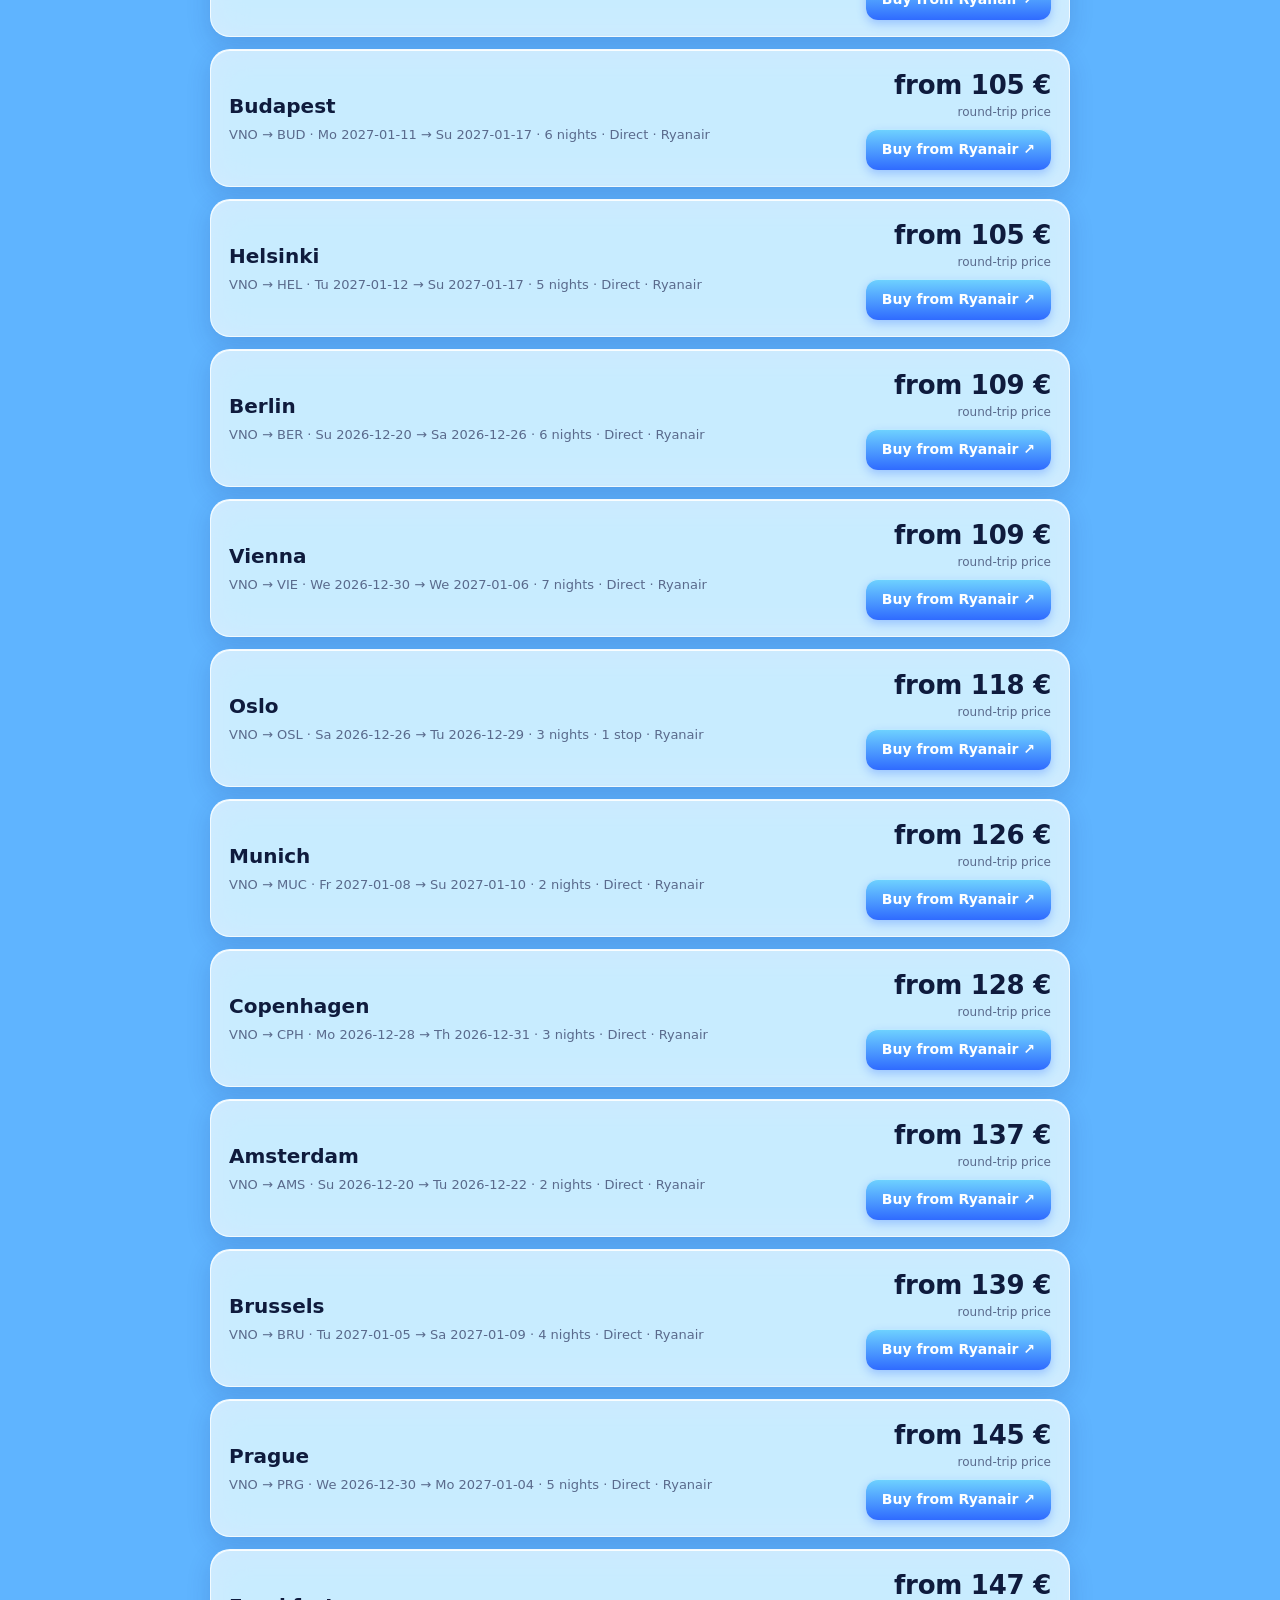
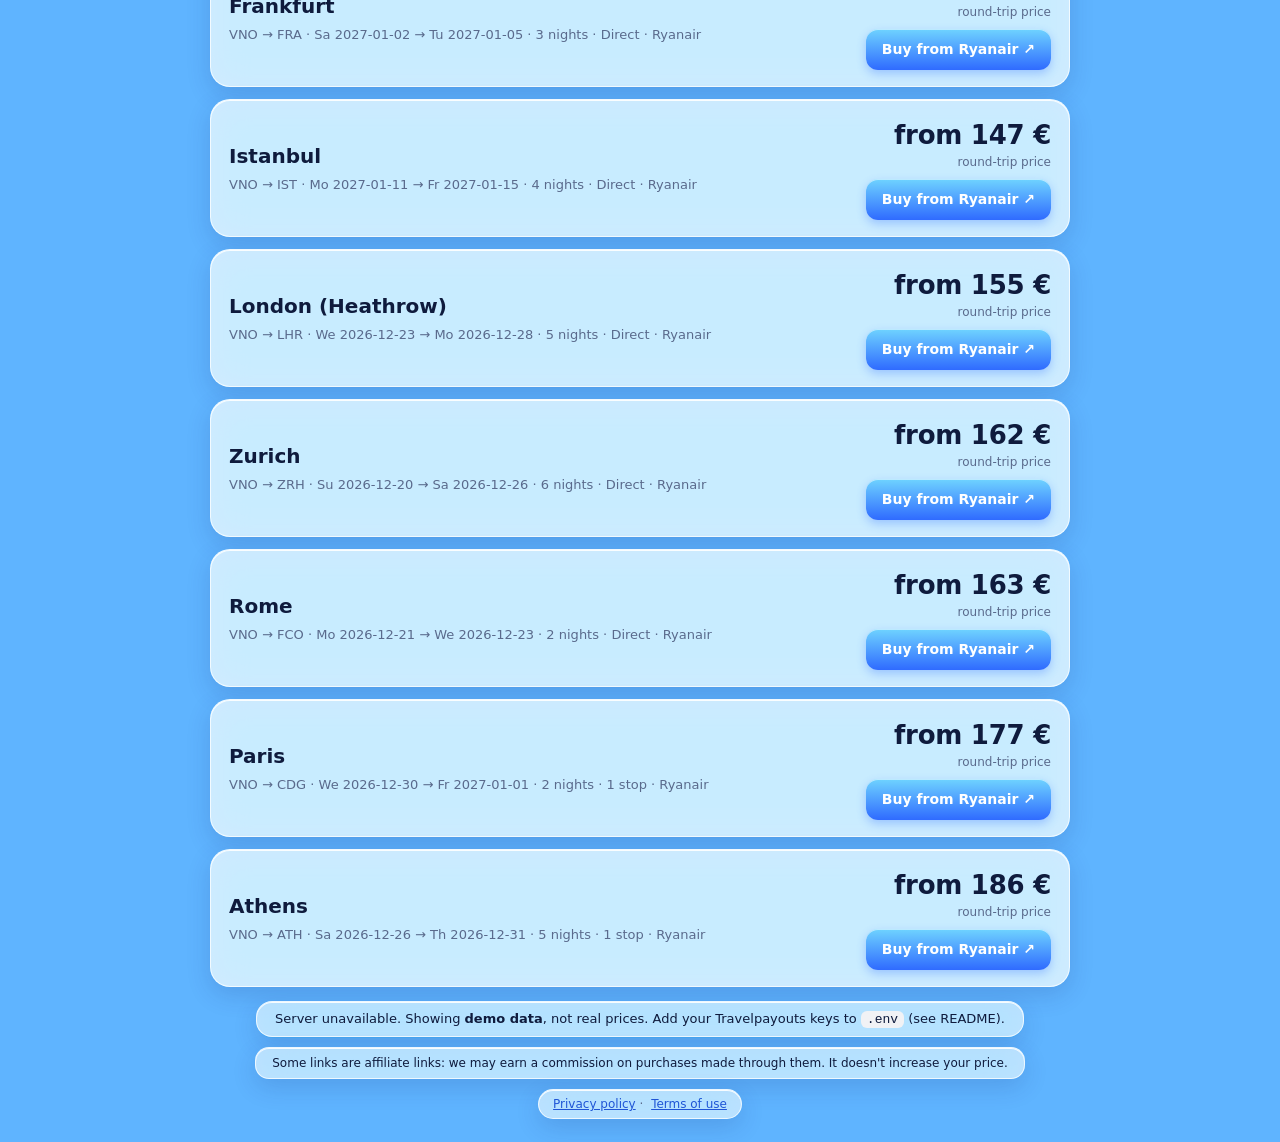
==== commit 44657b62: "Skirtukas „Pasiūlymai“: pigiausi skrydžiai iškart, be paieškos laukų (Vilnius/Kaunas/Palanga/Ryga) C" ====
--- a/index.html
+++ b/index.html
@@ -40,12 +40,19 @@
       <h1 data-i18n="h1">Raskite skrydį</h1>
       <p class="sub" data-i18n="sub">Palyginkite kainas ir nusipirkite tiesiai pas pardavėją.</p>
       <div class="modes" role="tablist">
-        <button type="button" class="mode active" id="modeSearch" role="tab" data-i18n="modeSearch">Ieškoti skrydžio</button>
+        <button type="button" class="mode active" id="modeDeals" role="tab" data-i18n="modeDeals">Pasiūlymai</button>
+        <button type="button" class="mode" id="modeSearch" role="tab" data-i18n="modeSearch">Ieškoti skrydžio</button>
         <button type="button" class="mode" id="modeExplore" role="tab" data-i18n="modeExplore">Kur nuskristi?</button>
         <button type="button" class="mode" id="modeWeekend" role="tab" data-i18n="modeWeekend">Savaitgalis</button>
       </div>
 
-      <form id="search" class="card" autocomplete="off">
+      <div id="deals" class="deals">
+        <p class="dealsintro" data-i18n="dealsIntro">Nežinai, kur skristi? Štai pigiausi skrydžiai dabar.</p>
+        <div class="dealrow"><span class="dlbl" data-i18n="from">Iš</span><div class="chips" id="dealFrom"></div></div>
+        <div class="dealrow"><div class="chips" id="dealOpts"></div></div>
+      </div>
+
+      <form id="search" class="card" autocomplete="off" hidden>
         <div class="trip">
           <label><input type="radio" name="trip" value="oneway" checked> <span data-i18n="oneway">Į vieną pusę</span></label>
           <label><input type="radio" name="trip" value="return"> <span data-i18n="roundtrip">Į abi puses</span></label>
@@ -97,11 +104,11 @@
             <input id="exBudget" type="number" min="10" max="5000" step="10" value="100">
           </div>
           <div class="field">
-            <label for="exDate" data-i18n="whenOpt">Kada (nebūtina)</label>
+            <label for="exDate" data-i18n="whenOpt">Data (nebūtina)</label>
             <input id="exDate" type="date">
           </div>
           <div class="field" id="exReturnField" hidden>
-            <label for="exReturn" data-i18n="retOpt">Grįžimas (nebūtina)</label>
+            <label for="exReturn" data-i18n="retOpt">Grįžimo data (nebūtina)</label>
             <input id="exReturn" type="date">
           </div>
           <div class="field narrow">
@@ -125,7 +132,7 @@
             <input id="wkBudget" type="number" min="20" max="5000" step="10" value="150">
           </div>
           <div class="field">
-            <label for="wkDate" data-i18n="whenOpt">Kada (nebūtina)</label>
+            <label for="wkDate" data-i18n="whenOpt">Data (nebūtina)</label>
             <input id="wkDate" type="date">
           </div>
           <div class="field narrow">
--- a/style.css
+++ b/style.css
@@ -475,3 +475,39 @@
   .grid.explore.rt > .exdirect { grid-column: 1 / 3; }
   .grid.explore.rt > .primary { grid-column: 3 / 6; }
 }
+
+/* Telefonas: išvykimo data šiek tiek siauresnė, kad nesusilietų su „Keleiviai“.
+   iPhone Safari datos laukas turi savo minimalų plotį ir išlenda už stulpelio, todėl jį nuimame. */
+input[type=date] { min-width: 0; max-width: 100%; }
+@supports (-webkit-touch-callout: none) {
+  input[type=date] { -webkit-appearance: none; appearance: none; display: block; text-align: left; }
+  input[type=date]::-webkit-date-and-time-value { text-align: left; }
+}
+@media (max-width: 719px) {
+  .srow2 { gap: 14px; }
+  .srow2 .field { flex: 1 1 0; }
+  .srow2 .field.narrow { flex: 0 0 36%; }
+  .grid.explore { column-gap: 14px; }
+}
+
+/* Tikroviškas debesų fonas (sugeneruotas fraktaliniu triukšmu); gradientas lieka kaip atsarginis */
+body::before {
+  background: url("/sky.jpg") center bottom / cover no-repeat, linear-gradient(180deg, #2F6BFF 0%, #5FB4FF 38%, #BDE8FF 70%, #F2FAFF 100%);
+}
+body::after { display: none; }
+
+/* Skirtukas „Pasiūlymai“: žetonai ir rezultatai be formos */
+.deals { max-width: 860px; margin: 0 auto 6px; text-align: center; }
+.dealsintro { margin: 0 0 14px; color: #fff; font-weight: 600; font-size: 16px; text-shadow: 0 1px 10px rgba(20, 40, 110, .5); }
+.dealrow { display: flex; align-items: center; justify-content: center; gap: 10px; flex-wrap: wrap; margin-bottom: 10px; }
+.dlbl { font-size: 12px; font-weight: 800; letter-spacing: .08em; text-transform: uppercase; color: #fff; text-shadow: 0 1px 8px rgba(20, 40, 110, .45); }
+.deals .chip { padding: 9px 18px; font-size: 14px; font-weight: 600; }
+@media (max-width: 560px) {
+  .hero .modes { grid-template-columns: repeat(2, minmax(0, 1fr)); }
+}
+@media (max-width: 560px) {
+  .dealsintro { font-size: 15px; margin-bottom: 10px; }
+  .dealrow { gap: 6px; margin-bottom: 8px; }
+  .deals .chip { padding: 7px 13px; font-size: 13px; }
+  .deals .chips { gap: 6px; }
+}
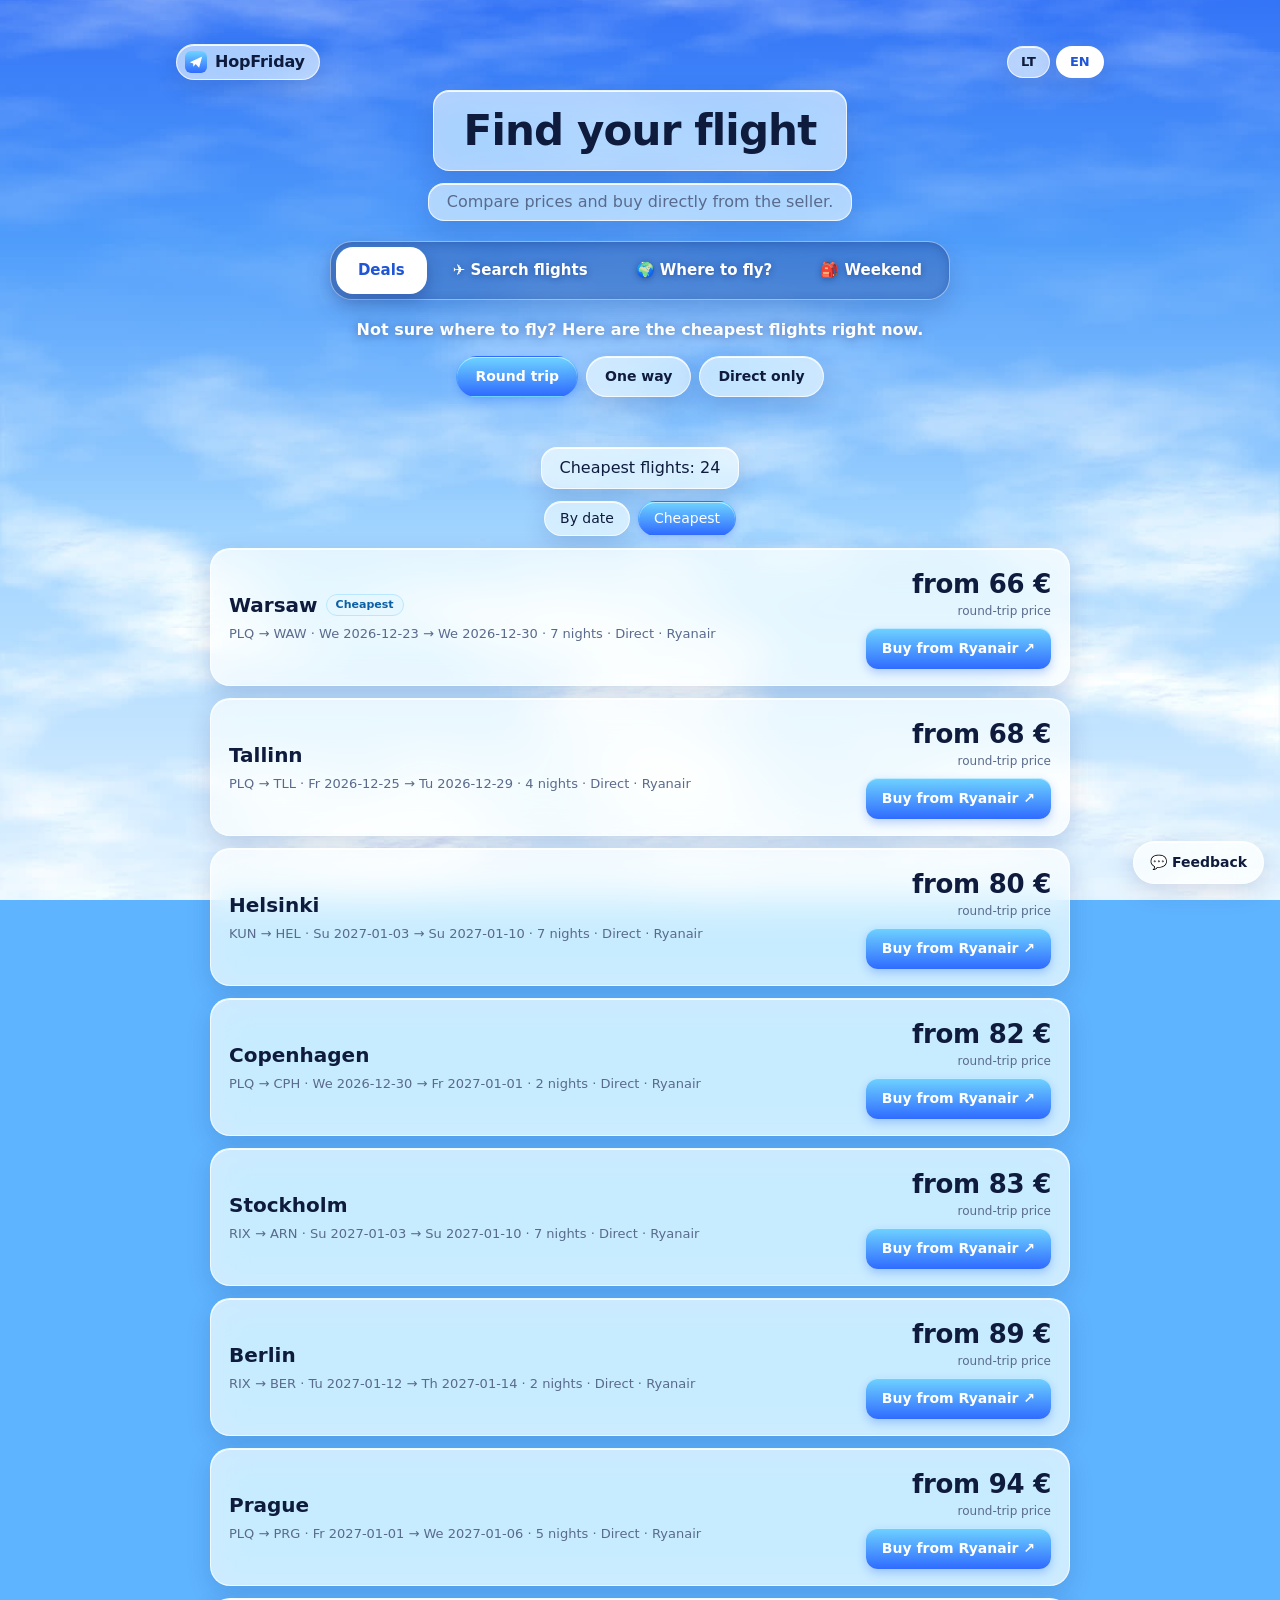
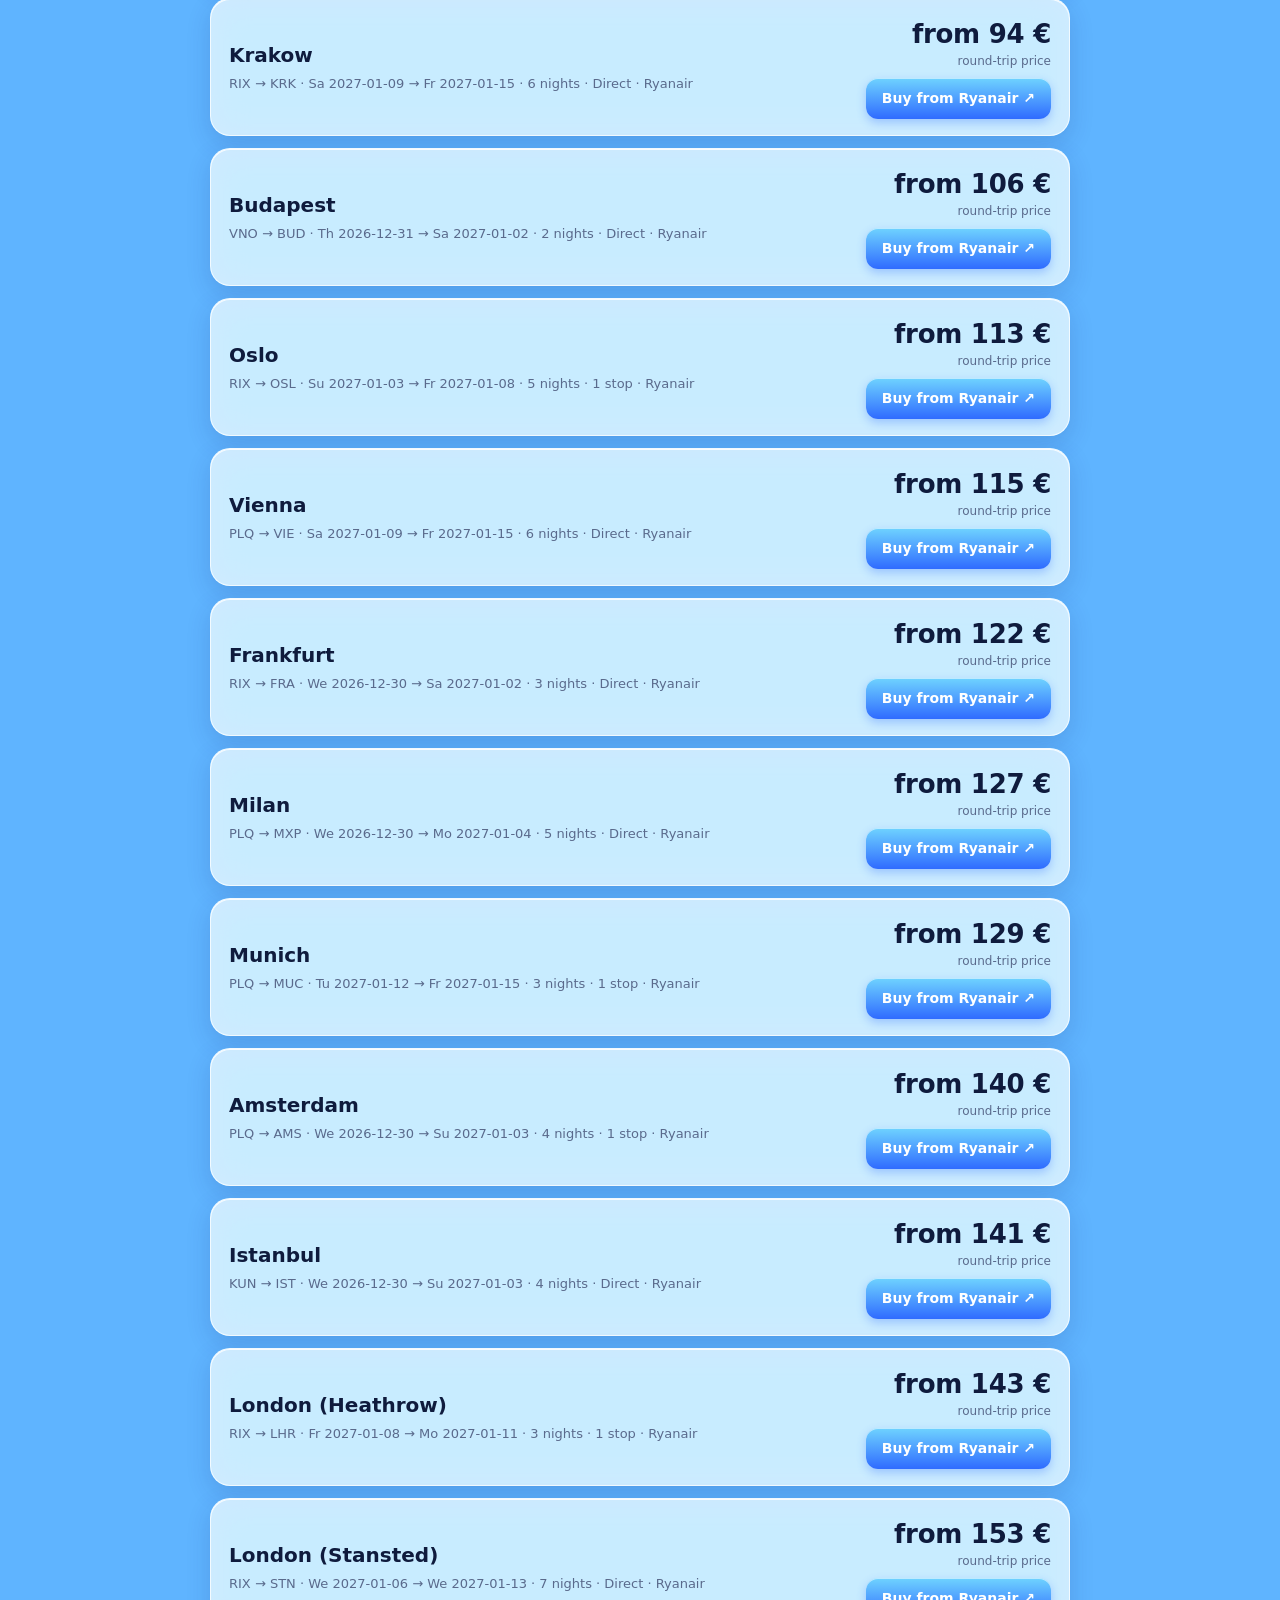
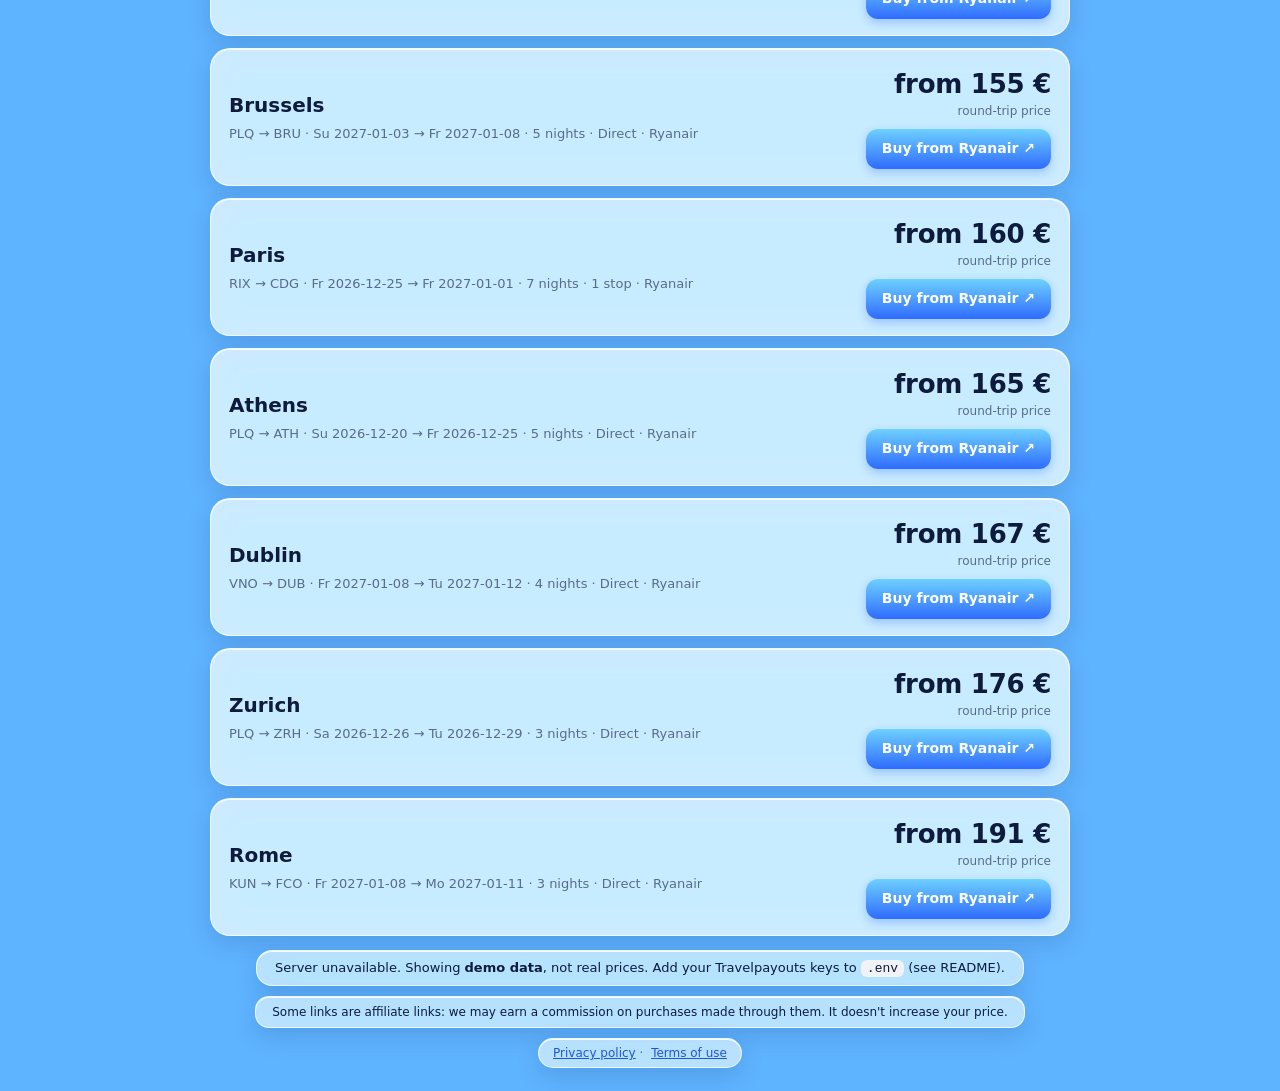
==== commit ec4d8a14: "Pasiūlymai: pigiausi skrydžiai iš visų oro uostų kartu (be iš kur pasirinkimo); /api/deals su 10 min" ====
--- a/index.html
+++ b/index.html
@@ -48,7 +48,6 @@
 
       <div id="deals" class="deals">
         <p class="dealsintro" data-i18n="dealsIntro">Nežinai, kur skristi? Štai pigiausi skrydžiai dabar.</p>
-        <div class="dealrow"><span class="dlbl" data-i18n="from">Iš</span><div class="chips" id="dealFrom"></div></div>
         <div class="dealrow"><div class="chips" id="dealOpts"></div></div>
       </div>
 
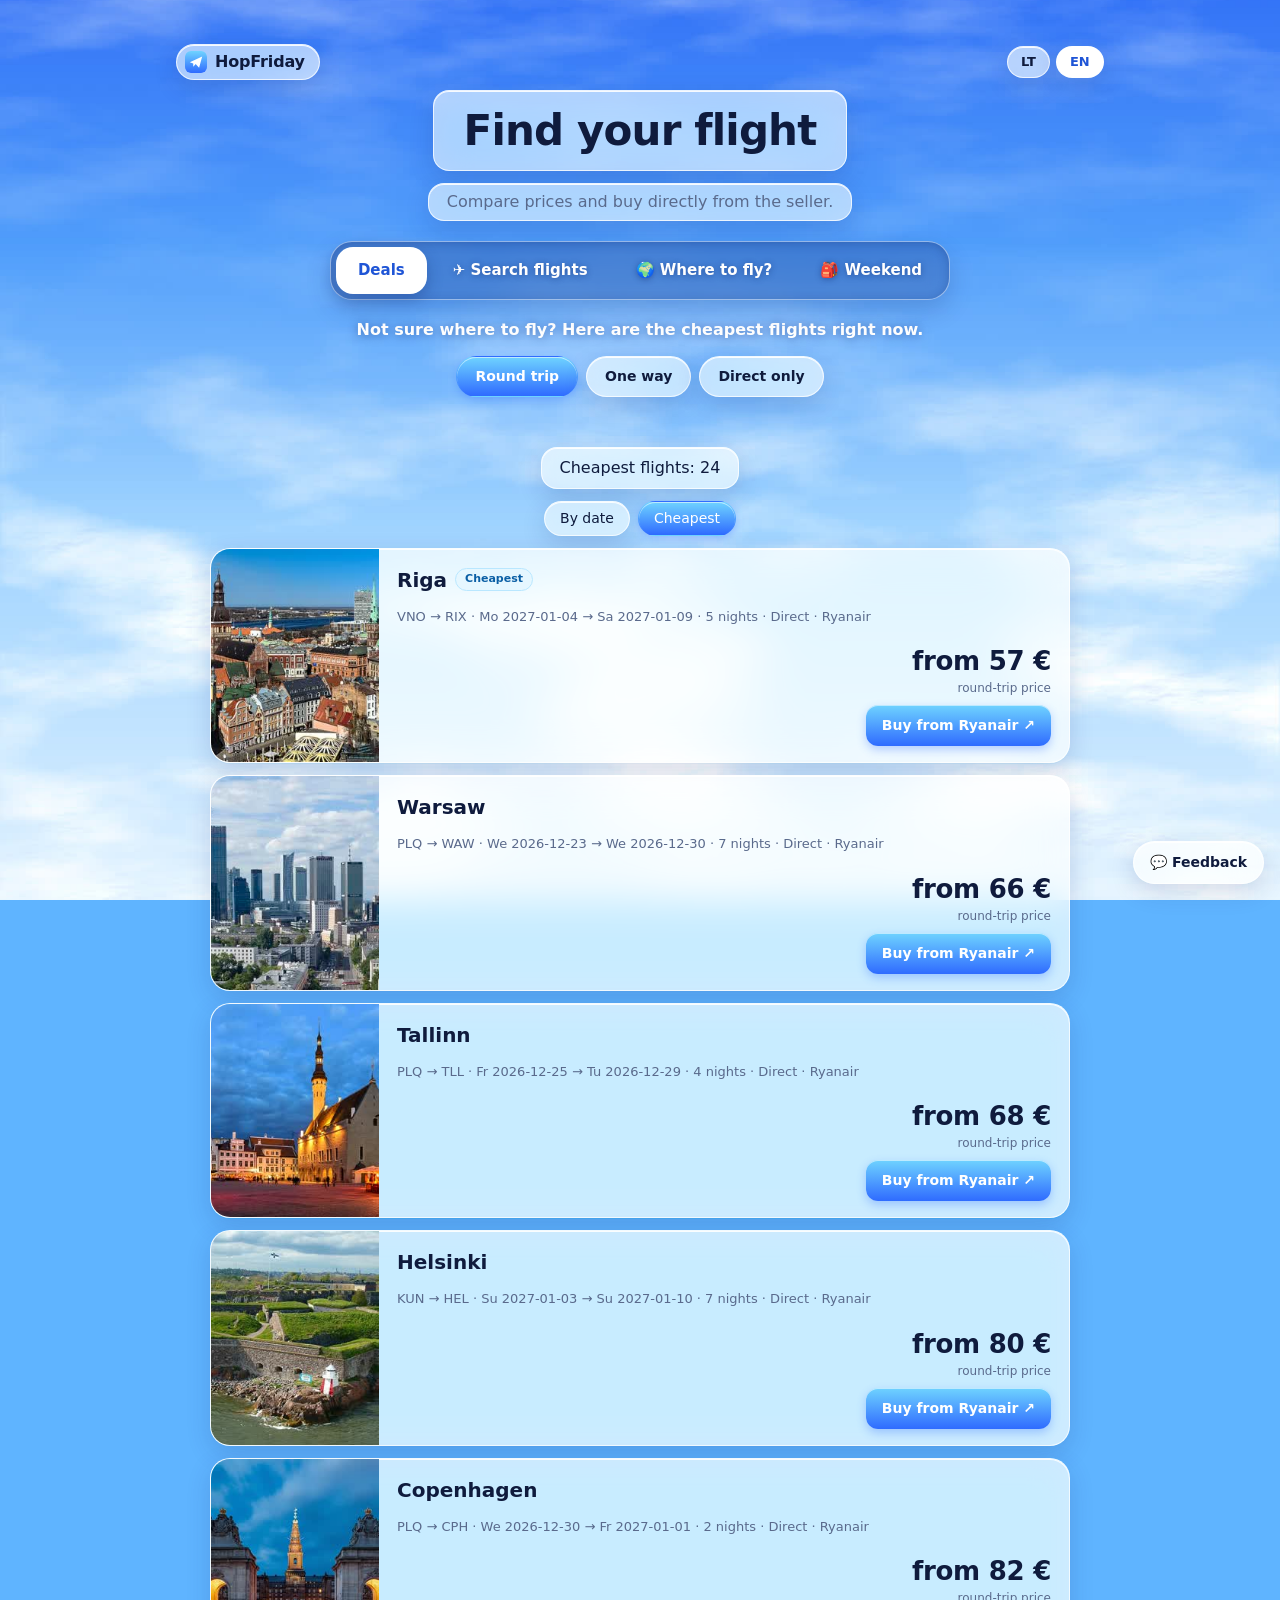
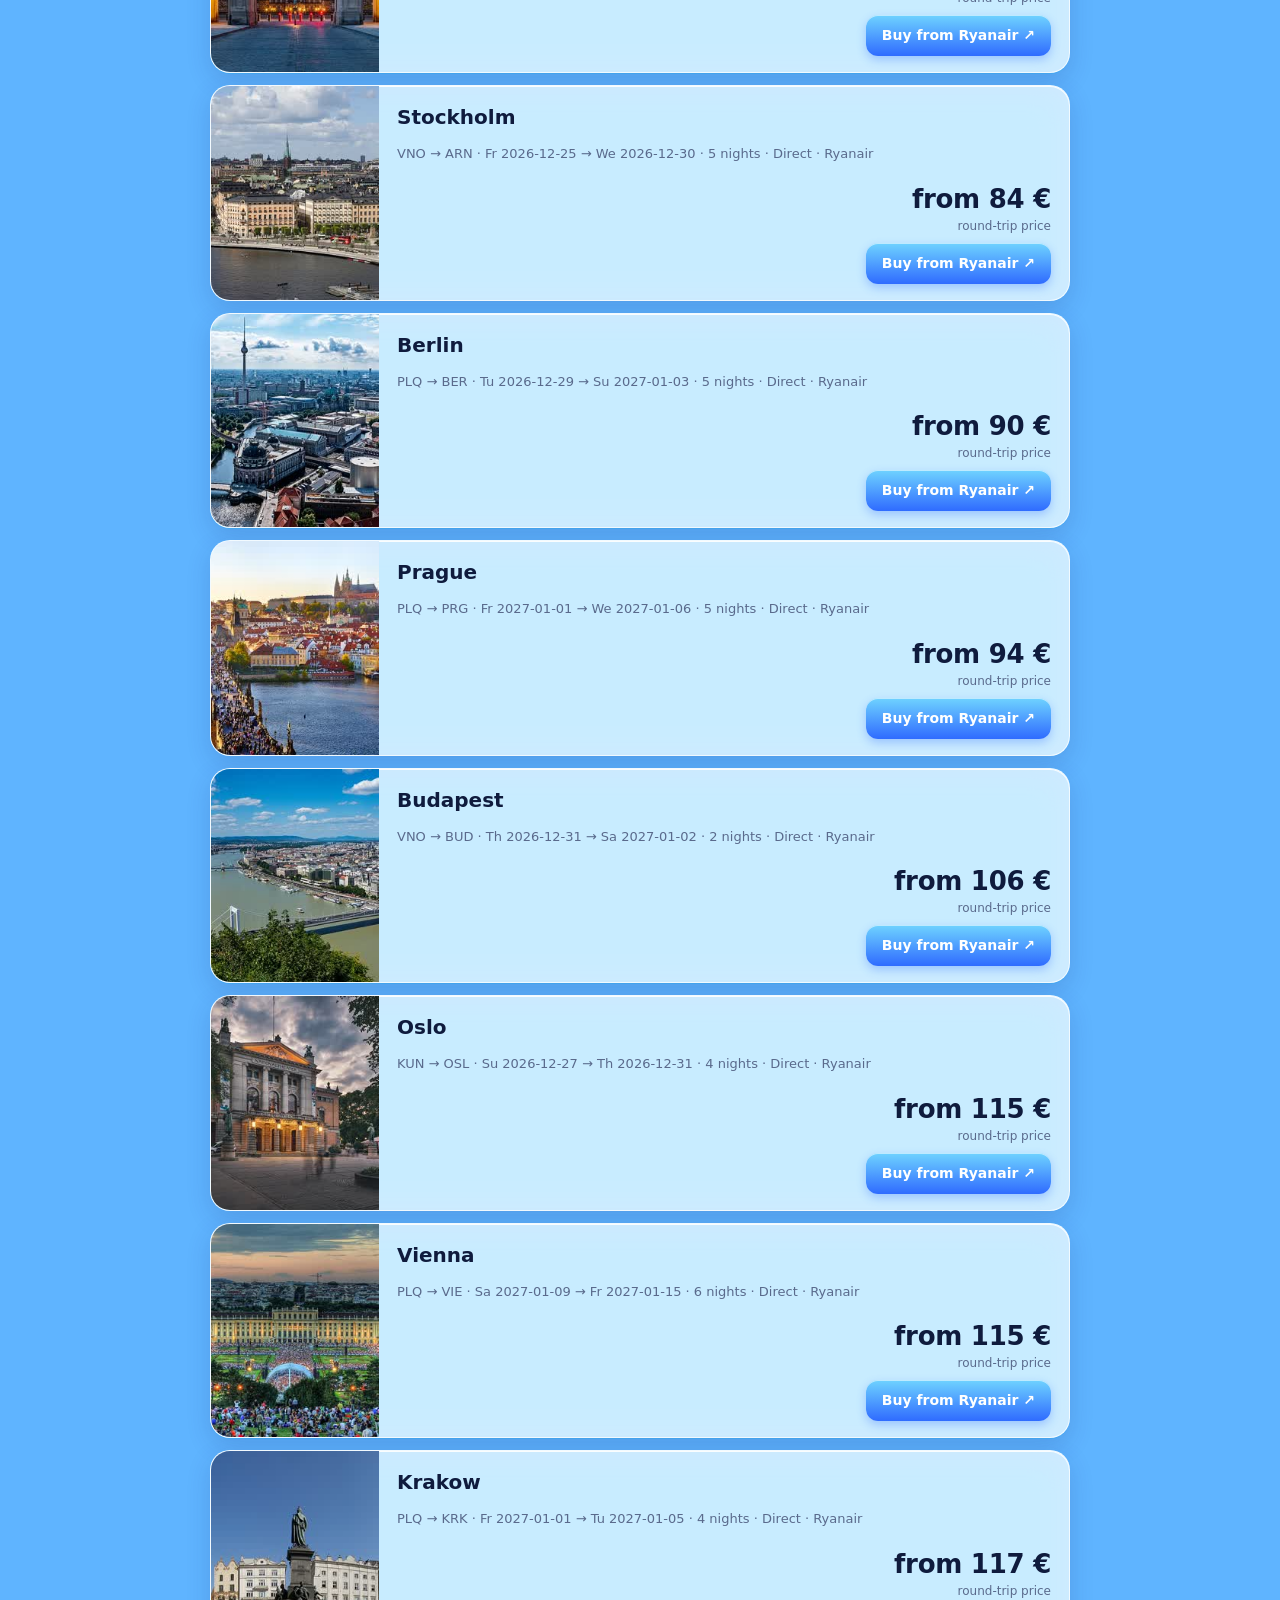
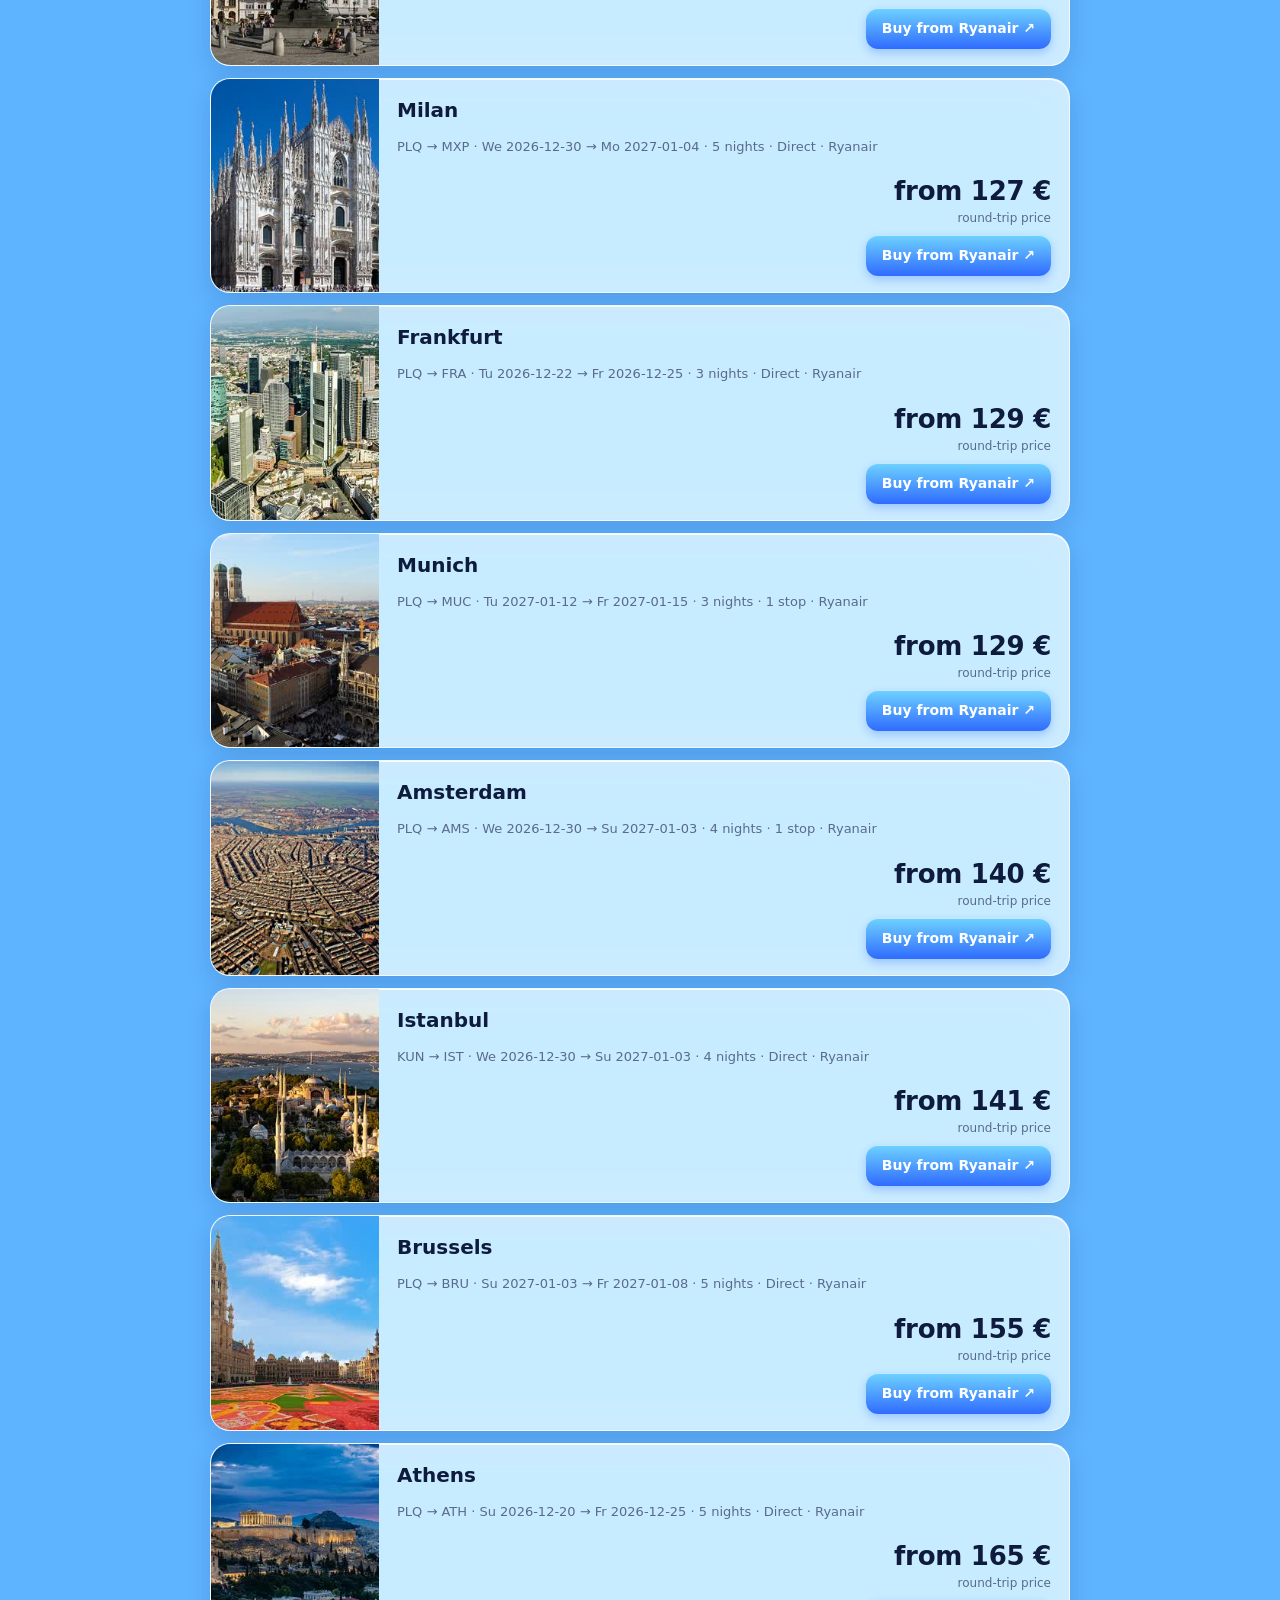
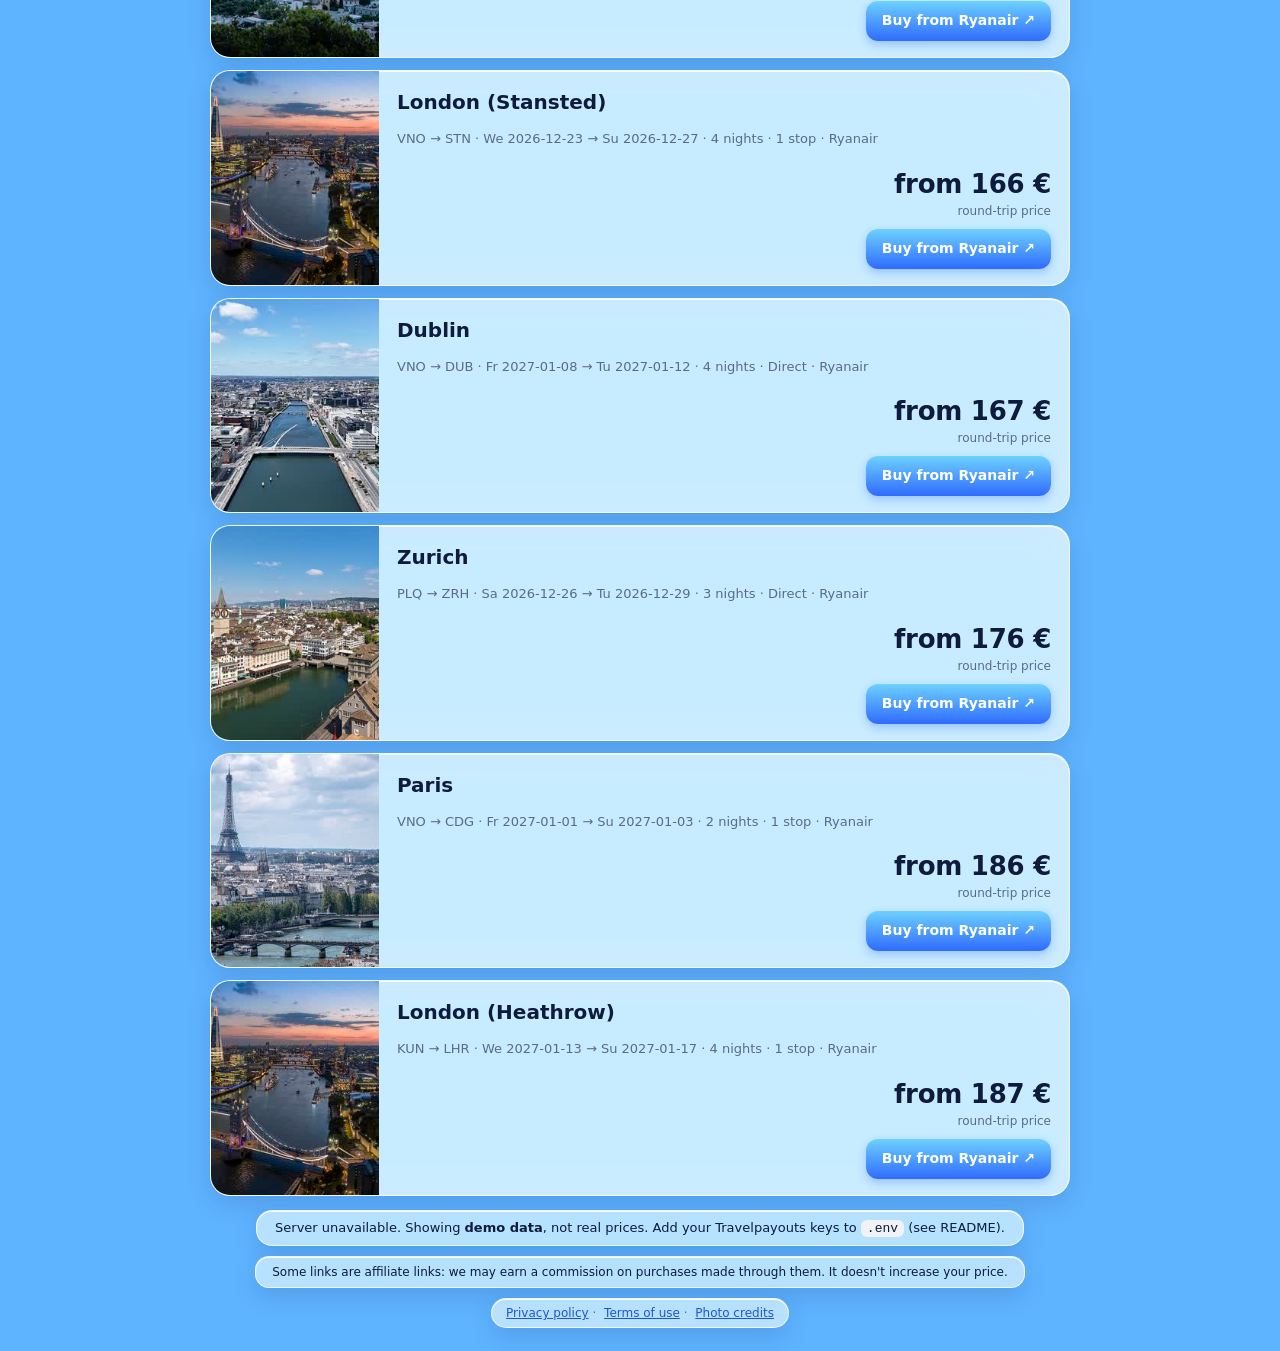
==== commit 99c3dff5: "Miestų nuotraukos prie kiekvieno pasiūlymo (Wikimedia Commons) ir nuotraukų autorių puslapis Co-Auth" ====
--- a/index.html
+++ b/index.html
@@ -174,7 +174,7 @@
     <p class="demo-note" id="demoNote" hidden data-i18n-html="demo"></p>
   </main>
   <p class="affiliate" data-i18n="affiliate">Kai kurios nuorodos yra partnerių nuorodos: už pirkimus per jas galime gauti komisinį. Kaina jums dėl to nedidėja.</p>
-  <nav class="credit legal-links"><a href="/privacy" data-i18n="privacy">Privatumo politika</a> · <a href="/terms" data-i18n="terms">Naudojimo sąlygos</a></nav>
+  <nav class="credit legal-links"><a href="/privacy" data-i18n="privacy">Privatumo politika</a> · <a href="/terms" data-i18n="terms">Naudojimo sąlygos</a> · <a href="/photos" data-i18n="photoCredits">Nuotraukų autoriai</a></nav>
   </div>
 
   <button type="button" id="feedbackOpen" class="fb-fab" data-i18n="feedbackBtn">💬 Atsiliepimas</button>
@@ -203,6 +203,7 @@
 
   <script src="i18n.js"></script>
   <script src="data.js"></script>
+  <script src="photos.js"></script>
   <script src="provider.js"></script>
   <script src="app.js"></script>
   <script src="feedback.js"></script>
--- a/style.css
+++ b/style.css
@@ -511,3 +511,15 @@
   .deals .chip { padding: 7px 13px; font-size: 13px; }
   .deals .chips { gap: 6px; }
 }
+
+/* Miesto nuotrauka prie pasiūlymo */
+.offer.dest.hasimg { display: grid; grid-template-columns: 168px 1fr; gap: 0 18px; align-items: stretch; padding: 0; overflow: hidden; }
+.offer.dest.hasimg > .info { padding: 16px 0 16px 0; display: flex; flex-direction: column; justify-content: center; gap: 8px; }
+.offer.dest.hasimg > .buy { grid-column: 2; padding: 0 18px 16px 0; }
+.cityimg { grid-row: 1 / span 2; width: 168px; height: 100%; min-height: 148px; object-fit: cover; display: block; background: linear-gradient(135deg, #b9d6ff, #e7f1ff); }
+@media (max-width: 560px) {
+  .offer.dest.hasimg { grid-template-columns: 1fr; gap: 0; }
+  .cityimg { grid-row: auto; width: 100%; height: 150px; min-height: 0; }
+  .offer.dest.hasimg > .info { padding: 14px 16px 4px; }
+  .offer.dest.hasimg > .buy { grid-column: auto; padding: 0 16px 16px; }
+}
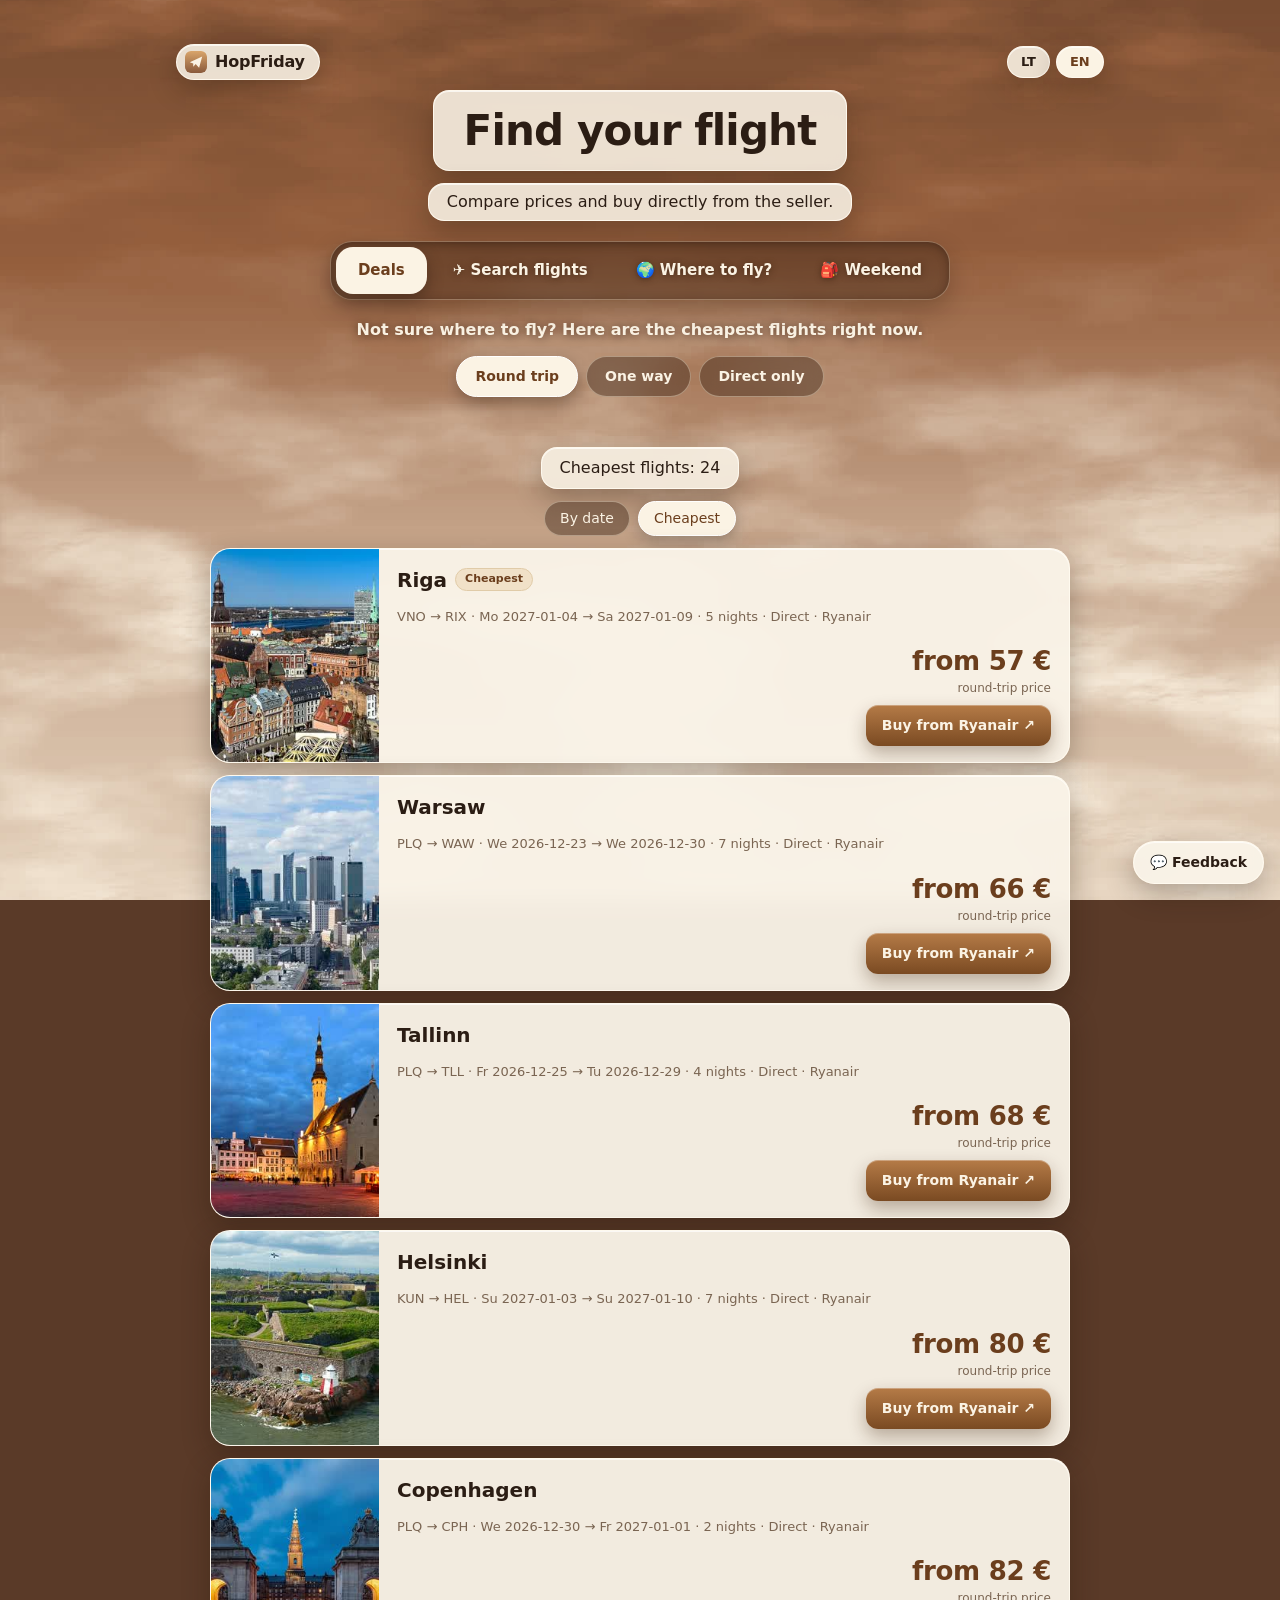
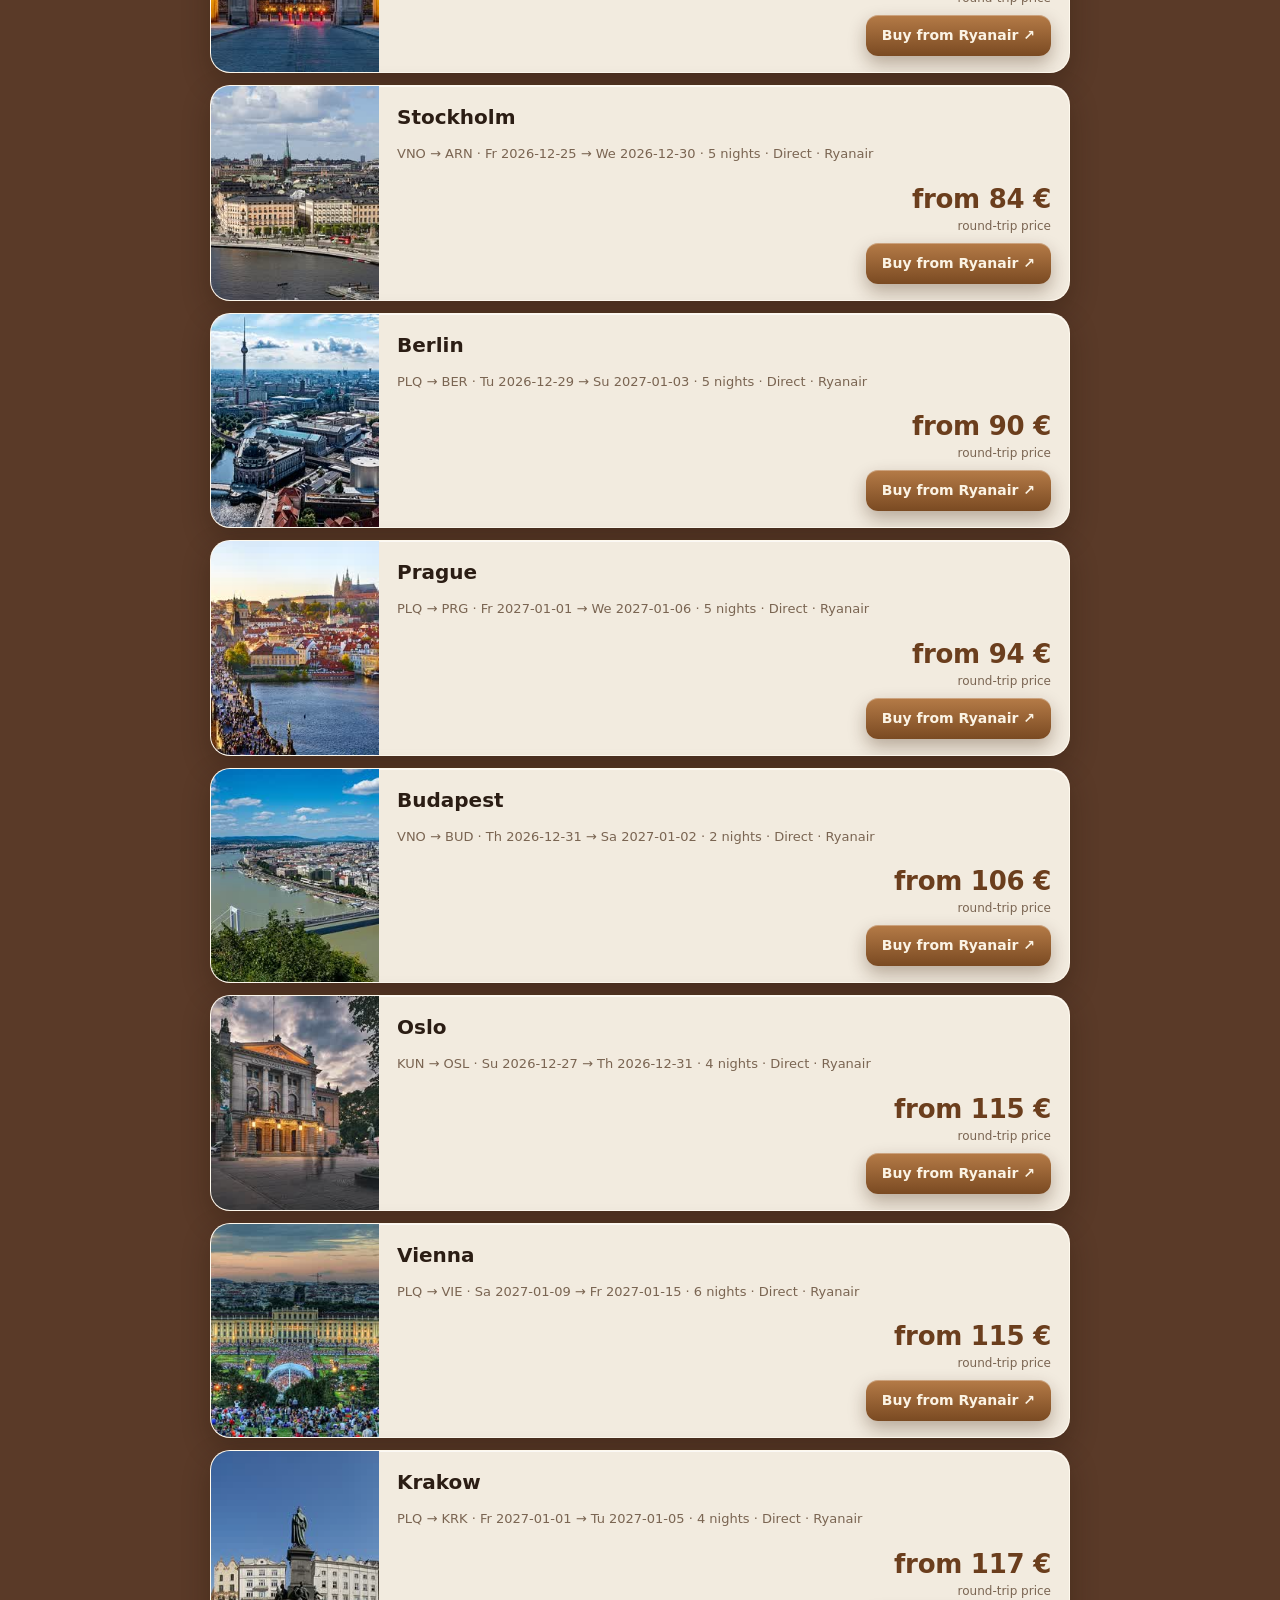
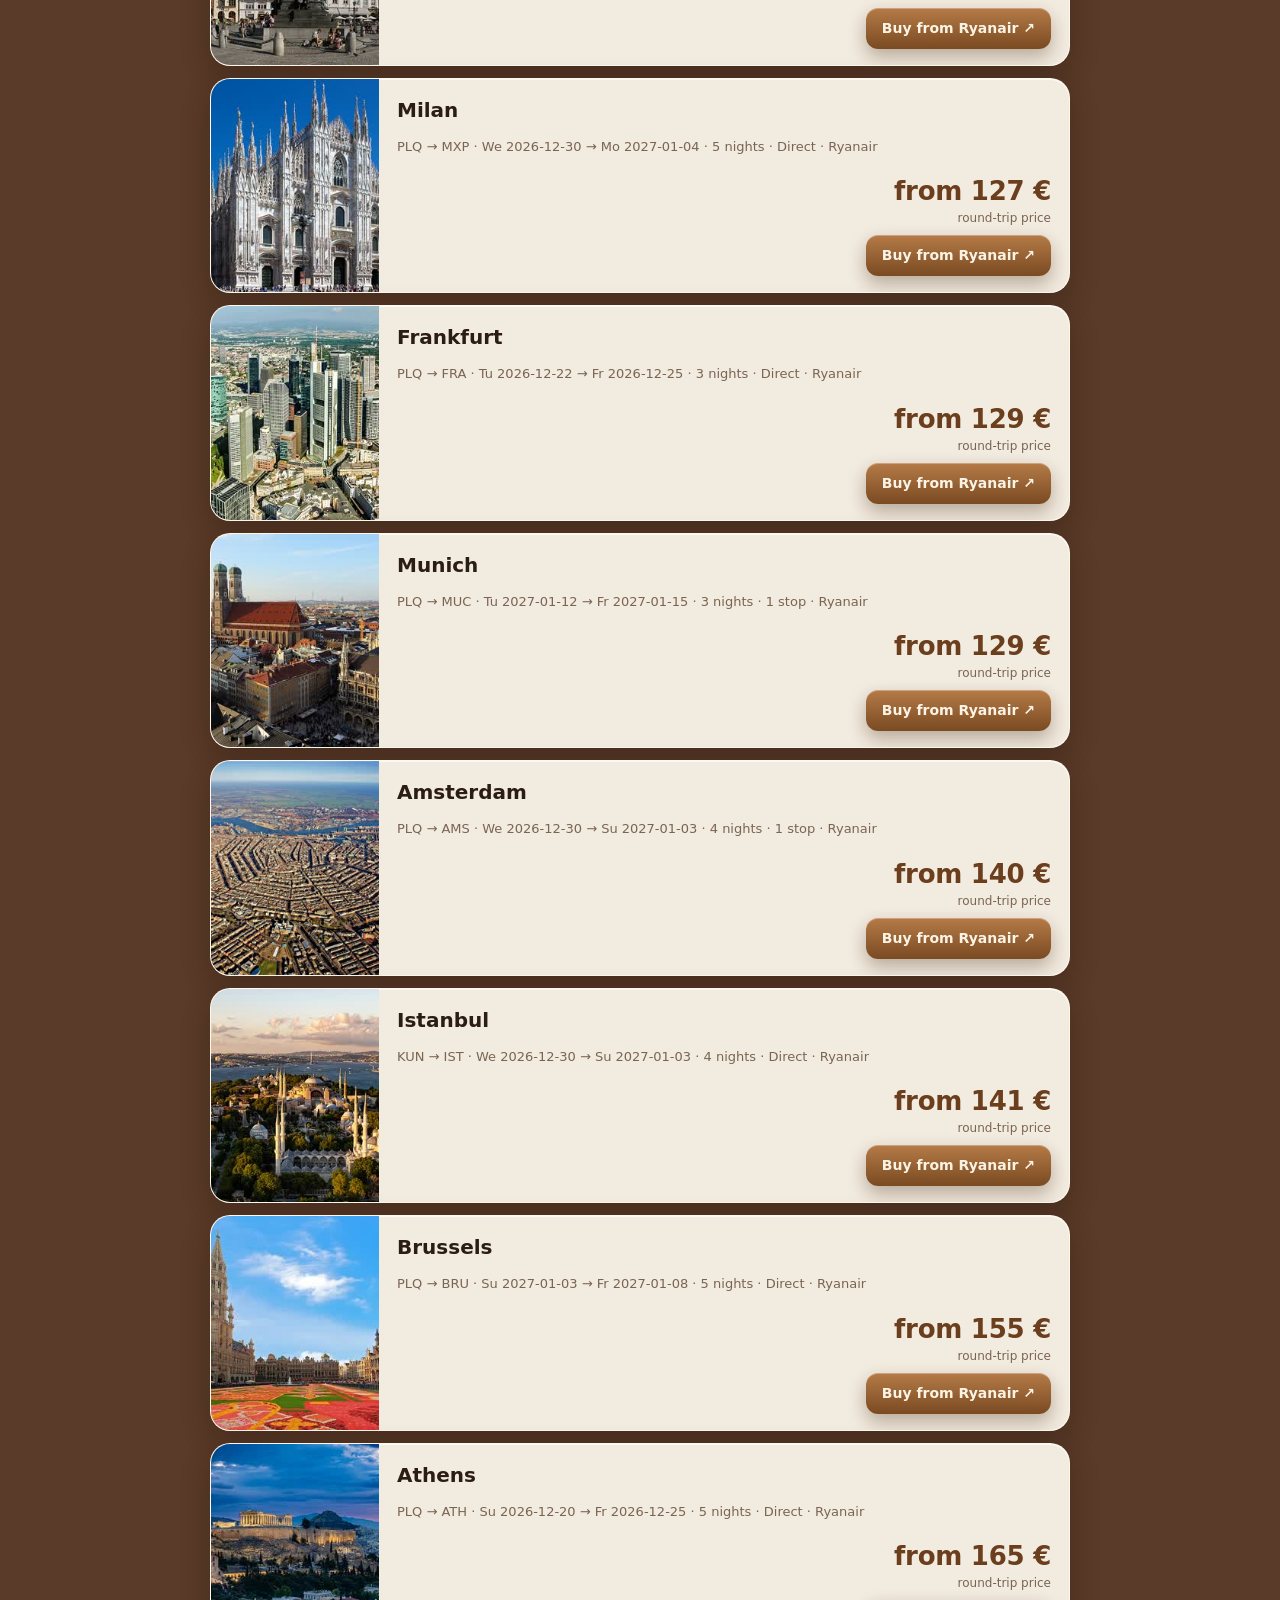
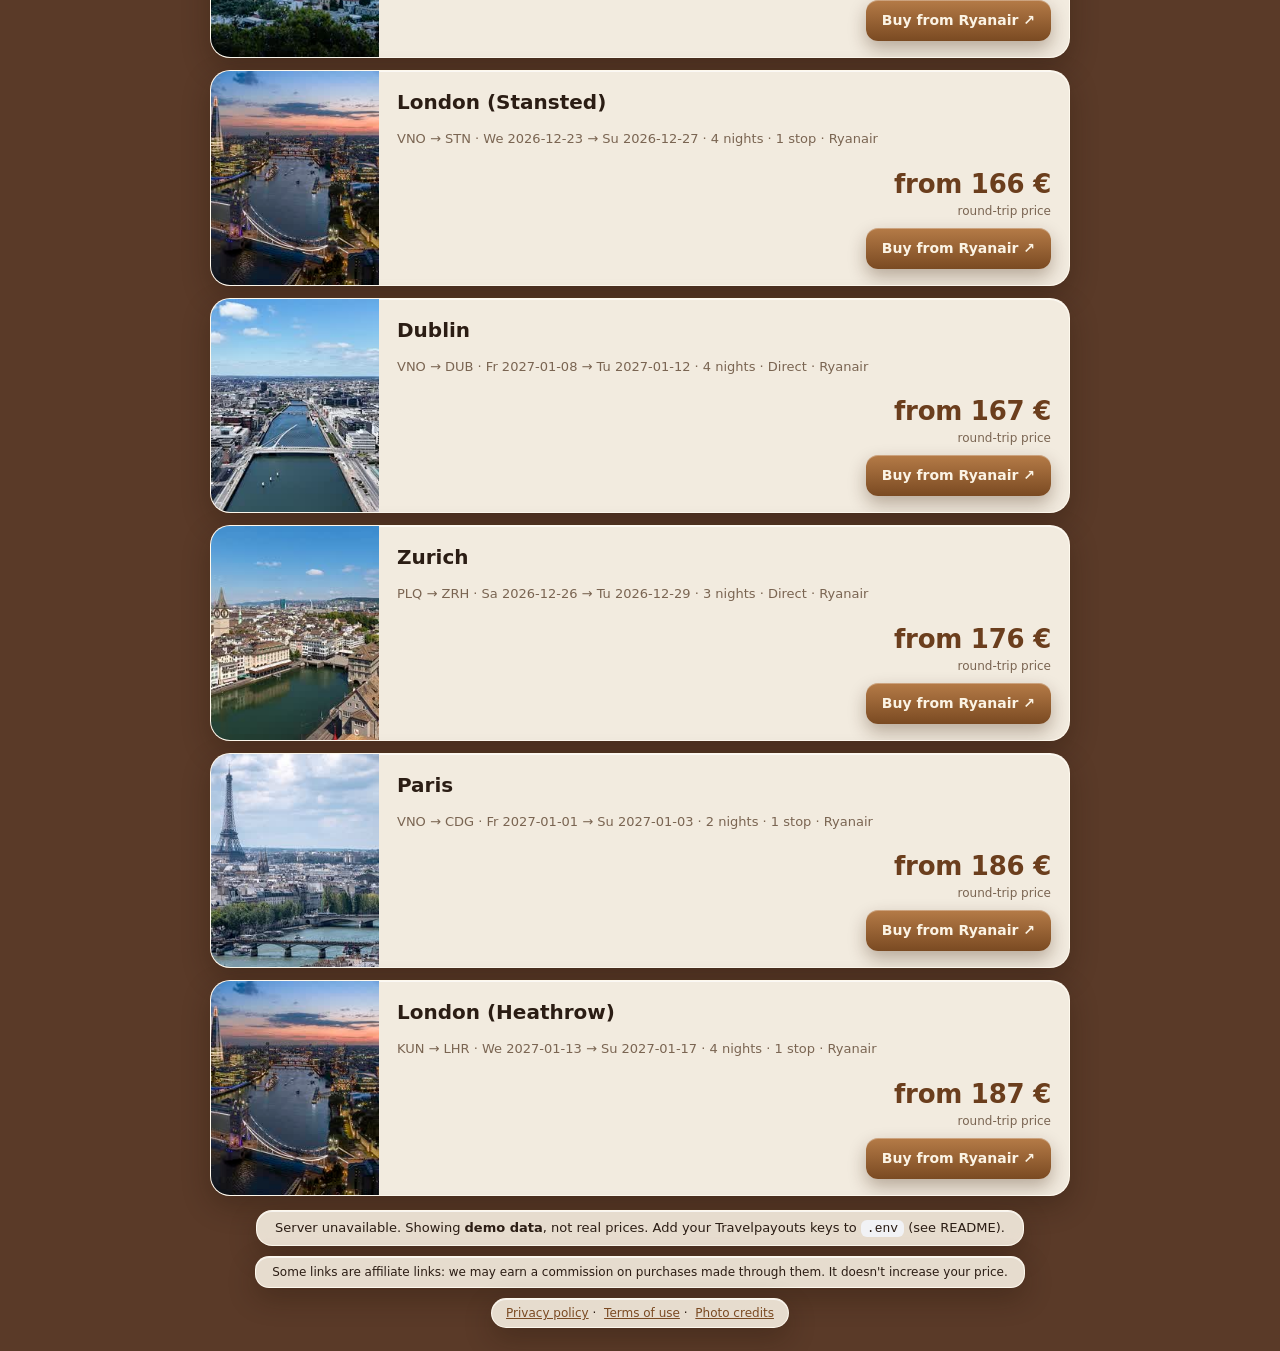
==== commit 132e354b: "Nauja spalvų tema „Espresso“: šiltai rudas dangus su debesimis, kreminiai paspaudimai, rudas logotip" ====
--- a/index.html
+++ b/index.html
@@ -7,7 +7,7 @@
   <meta name="description" content="HopFriday: palyginkite skrydžių kainas ir raskite pigiausius savaitgalio skrydžius iš Lietuvos. · Compare flight prices and find the cheapest weekend trips from Lithuania.">
   <link rel="icon" href="/favicon.svg" type="image/svg+xml">
   <link rel="canonical" href="https://www.hopfriday.lt/">
-  <meta name="theme-color" content="#2F6BFF">
+  <meta name="theme-color" content="#6B4129">
   <meta property="og:type" content="website">
   <meta property="og:site_name" content="HopFriday">
   <meta property="og:title" content="HopFriday · Savaitgalio skrydžiai · Weekend flights">
--- a/style.css
+++ b/style.css
@@ -492,7 +492,7 @@
 
 /* Tikroviškas debesų fonas (sugeneruotas fraktaliniu triukšmu); gradientas lieka kaip atsarginis */
 body::before {
-  background: url("/sky.jpg") center bottom / cover no-repeat, linear-gradient(180deg, #2F6BFF 0%, #5FB4FF 38%, #BDE8FF 70%, #F2FAFF 100%);
+  background: url("/sky.jpg?v=2") center bottom / cover no-repeat, linear-gradient(180deg, #2F6BFF 0%, #5FB4FF 38%, #BDE8FF 70%, #F2FAFF 100%);
 }
 body::after { display: none; }
 
@@ -523,3 +523,40 @@
   .offer.dest.hasimg > .info { padding: 14px 16px 4px; }
   .offer.dest.hasimg > .buy { grid-column: auto; padding: 0 16px 16px; }
 }
+
+/* ===== Tema „Espresso“: šiltai rudas dangus su debesimis, kreminiai paspaudimai, balti/kreminiai langeliai ===== */
+:root {
+  --bg: #3a271c; --ink: #2B1D14; --muted: #7A6552; --line: #E4D8C6;
+  --brand: #A8703F; --brand-light: #D9A56B; --brand-ink: #7A4A22;
+  --gl: rgba(247,239,226,.90); --gl-strong: rgba(249,243,232,.96); --gl-edge: rgba(255,250,240,.95);
+  --gl-shadow: 0 10px 28px rgba(30,15,5,.30), inset 0 1px 0 rgba(255,255,255,.7); --gl-blur: blur(10px);
+}
+html { background: #5a3a28; }
+/* tekstas tiesiai ant rudo dangaus: kreminis */
+.dealsintro, .dlbl, form.card .field label, form.card .hint, form.card .field .link { color: #FBF3E4 !important; text-shadow: 0 1px 10px rgba(40,20,8,.65) !important; }
+/* režimų juosta */
+.modes { background: rgba(35,20,10,.32) !important; border-color: rgba(255,240,215,.28) !important; box-shadow: inset 0 2px 10px rgba(20,10,4,.35), 0 10px 24px rgba(30,15,5,.25) !important; }
+.mode { color: #FBF3E4 !important; text-shadow: 0 1px 6px rgba(40,20,8,.55) !important; }
+.mode:hover { background: rgba(255,240,215,.14) !important; }
+.mode.active { background: #FBF3E4 !important; color: #6B3E1D !important; text-shadow: none !important; box-shadow: 0 6px 16px rgba(20,10,4,.35) !important; }
+/* mygtukai ant dangaus: kreminiai; ant kreminių kortelių: rudi su kreminiu tekstu */
+.primary { background: #FBF3E4 !important; color: #6B3E1D !important; box-shadow: inset 0 1px 0 #fff, 0 10px 22px rgba(30,15,5,.35) !important; }
+.chip, .tb, .check { background: rgba(58,34,20,.42) !important; color: #FBF3E4 !important; border-color: rgba(255,240,215,.40) !important; text-shadow: none !important; box-shadow: none !important; }
+.chip.active, .tb.on, .check:has(input:checked) { background: #FBF3E4 !important; color: #6B3E1D !important; border-color: #fff !important; box-shadow: 0 6px 16px rgba(20,10,4,.30) !important; }
+.chip:hover { background: rgba(58,34,20,.58) !important; }
+.buy a { background: linear-gradient(180deg,#B57B47,#7A4A22) !important; color: #FBF3E4 !important; box-shadow: inset 0 1px 0 rgba(255,255,255,.3), 0 8px 18px rgba(60,30,10,.32) !important; }
+.price { color: #6B3E1D !important; }
+.tag { color: #6B3E1D !important; background: #F1E1C8 !important; border-color: #E0CBA8 !important; }
+.status:not(:empty), .live, .demo-note, .credit, .affiliate, .hero h1, .hero .sub, .brandmark { color: #2B1D14 !important; }
+.brandmark span { color: #2B1D14 !important; }
+input:focus, select:focus { border-color: #D9A56B !important; box-shadow: 0 0 0 4px rgba(217,165,107,.45) !important; }
+.fb-fab { color: #2B1D14 !important; }
+.lang.active, .lang[aria-pressed="true"] { background: #FBF3E4 !important; color: #6B3E1D !important; }
+
+/* Espresso: likę mėlyni švytėjimai ir pasirinkti perjungikliai pakeisti į šiltai rudą / kreminę */
+.trip label:has(input:checked) { background: #FBF3E4 !important; color: #6B3E1D !important; border-color: #fff !important; box-shadow: 0 6px 16px rgba(20,10,4,.30) !important; }
+.trip label { background: rgba(58,34,20,.42) !important; color: #FBF3E4 !important; border-color: rgba(255,240,215,.40) !important; box-shadow: none !important; }
+.trip label:has(input:checked) { background: #FBF3E4 !important; }
+.trip label:has(input:focus-visible), .check:has(input:focus-visible) { outline-color: rgba(217,165,107,.9) !important; }
+.fb-card textarea:focus { border-color: #D9A56B !important; box-shadow: 0 0 0 4px rgba(217,165,107,.45) !important; }
+.day.sel, .day.cheap.sel { background: #7A4A22 !important; color: #FBF3E4 !important; }
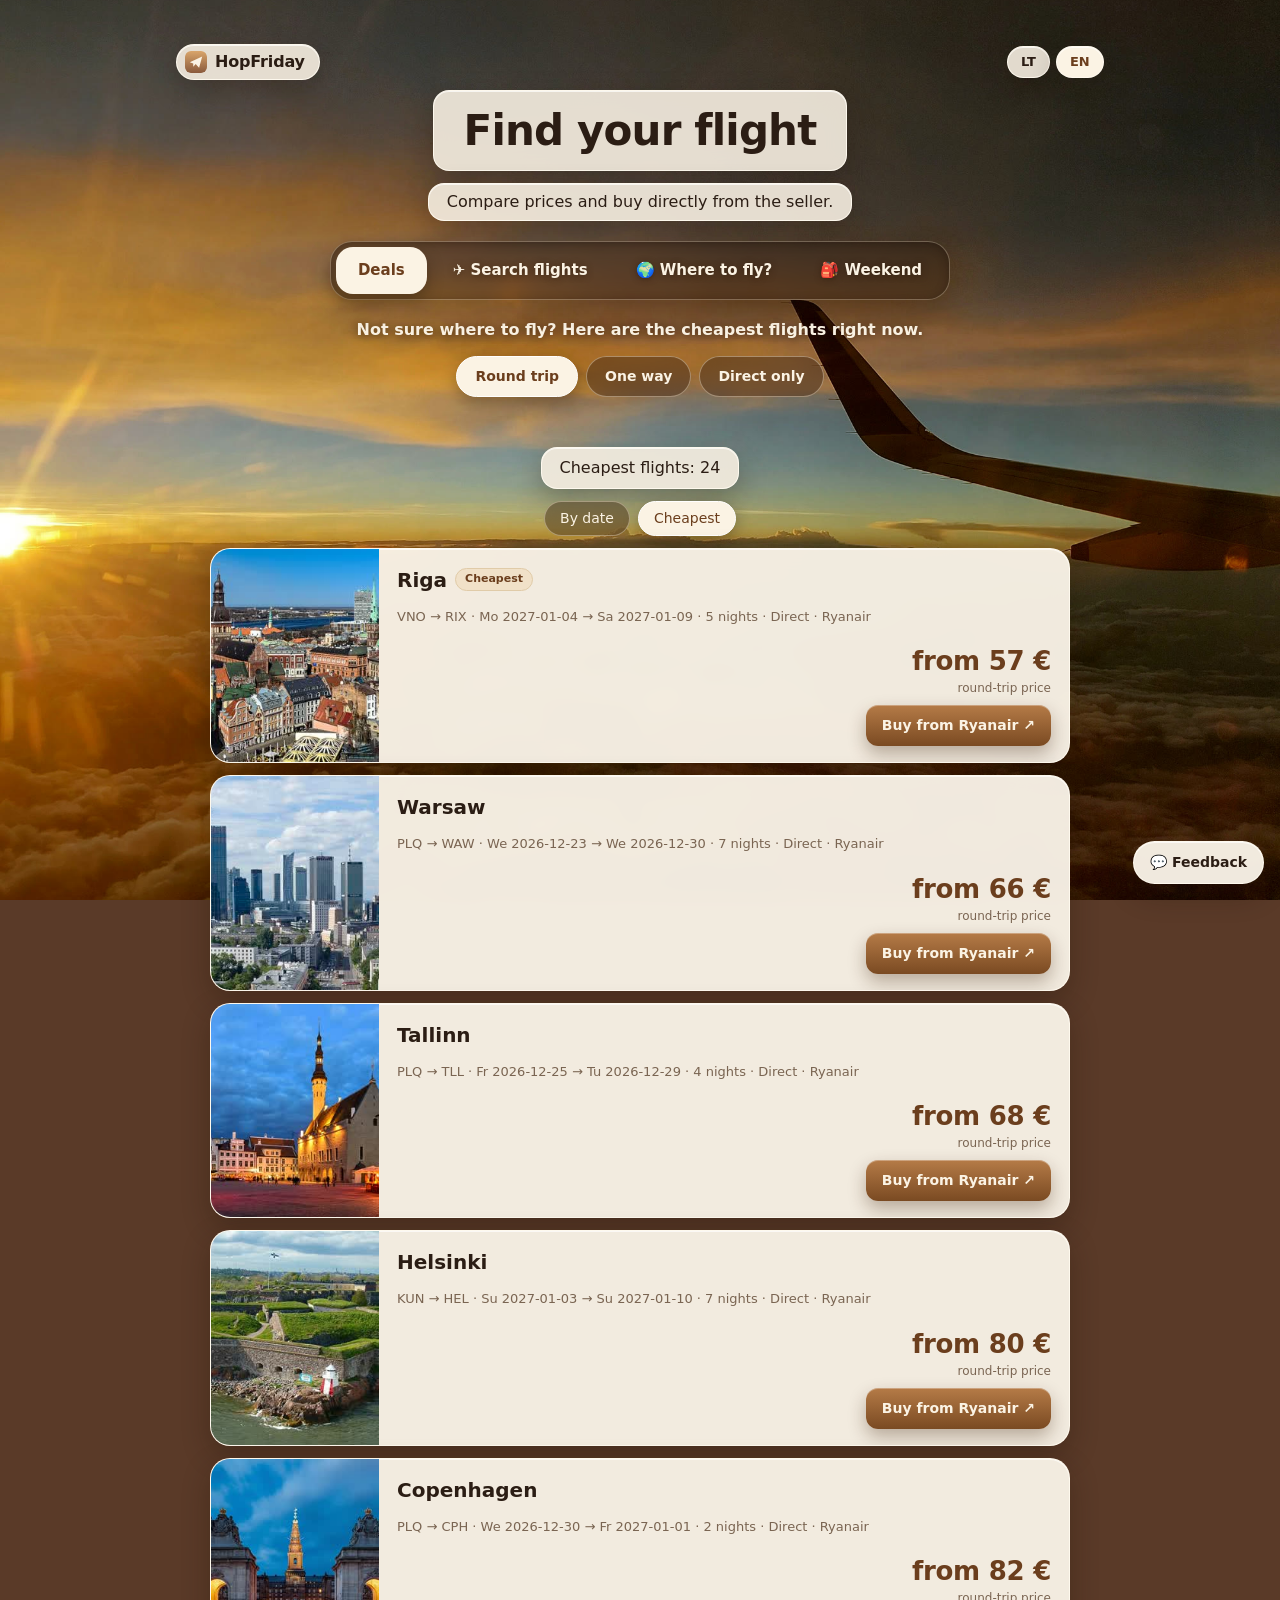
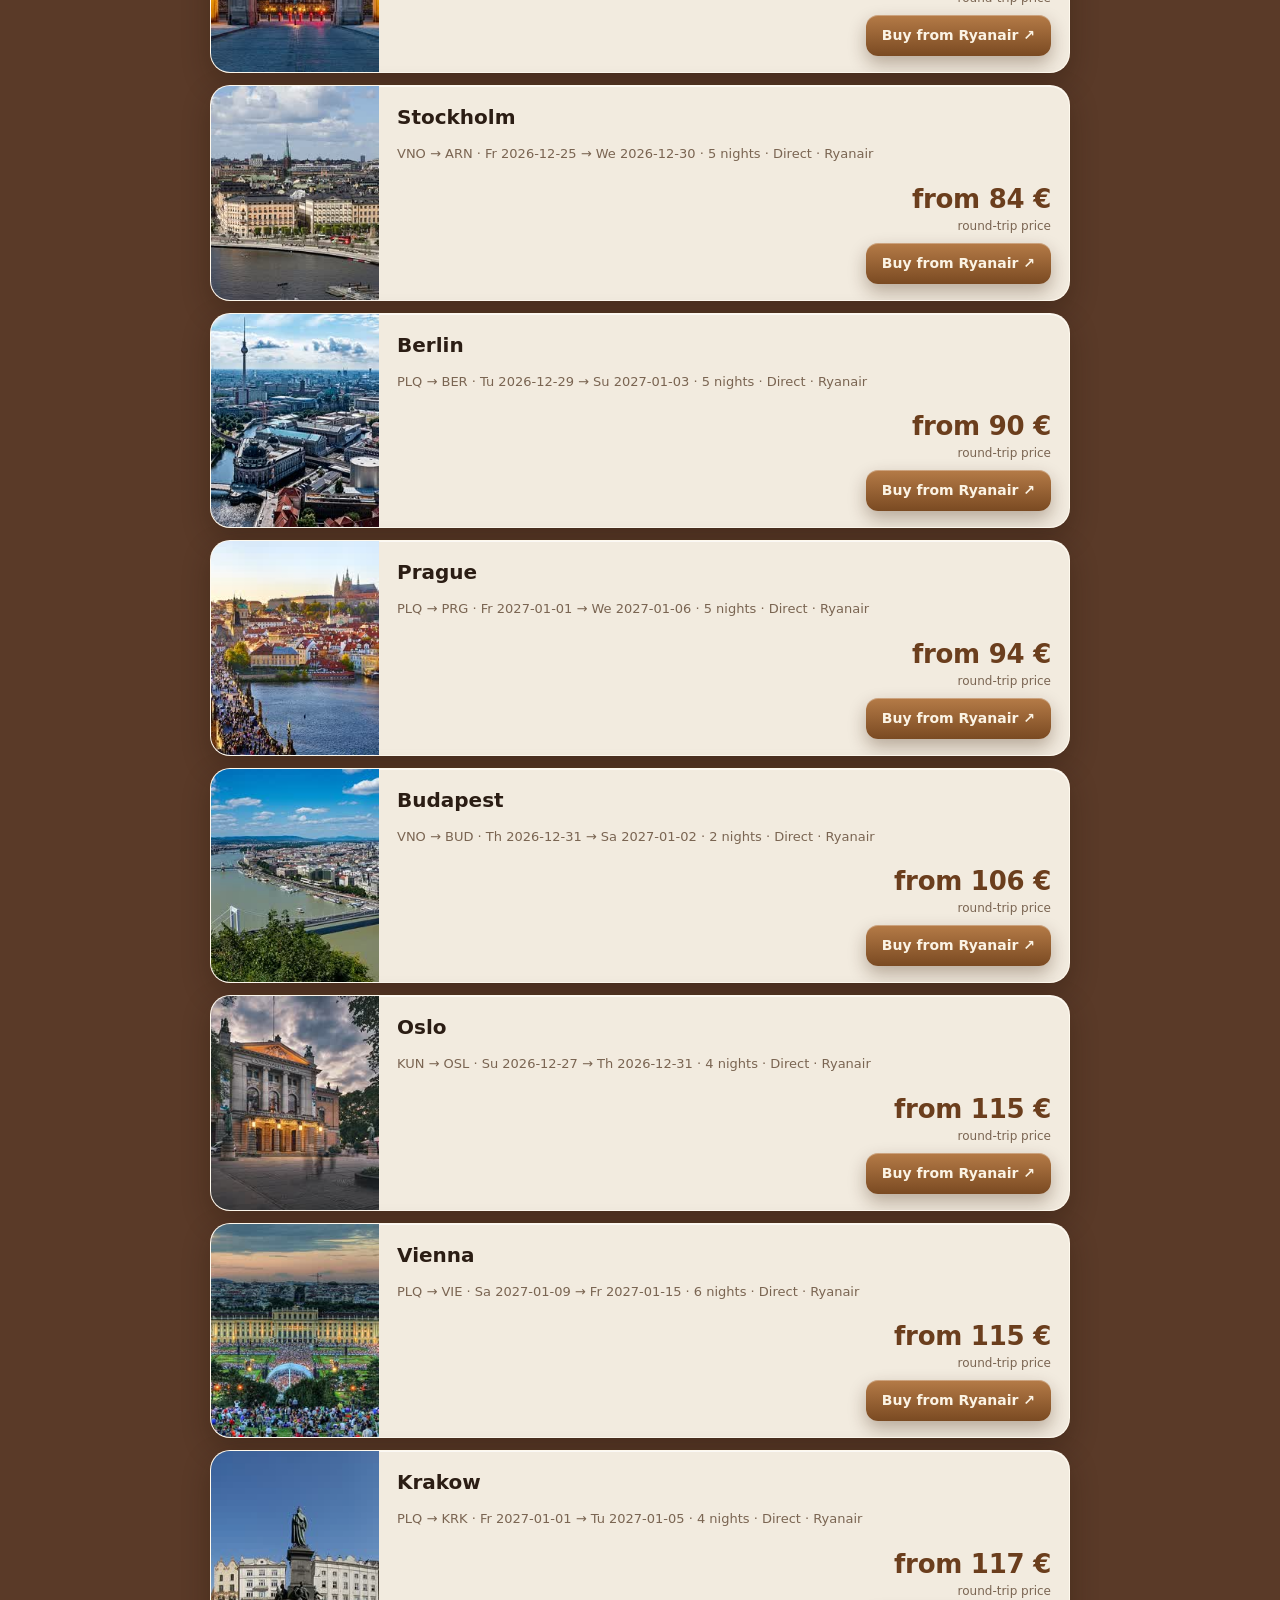
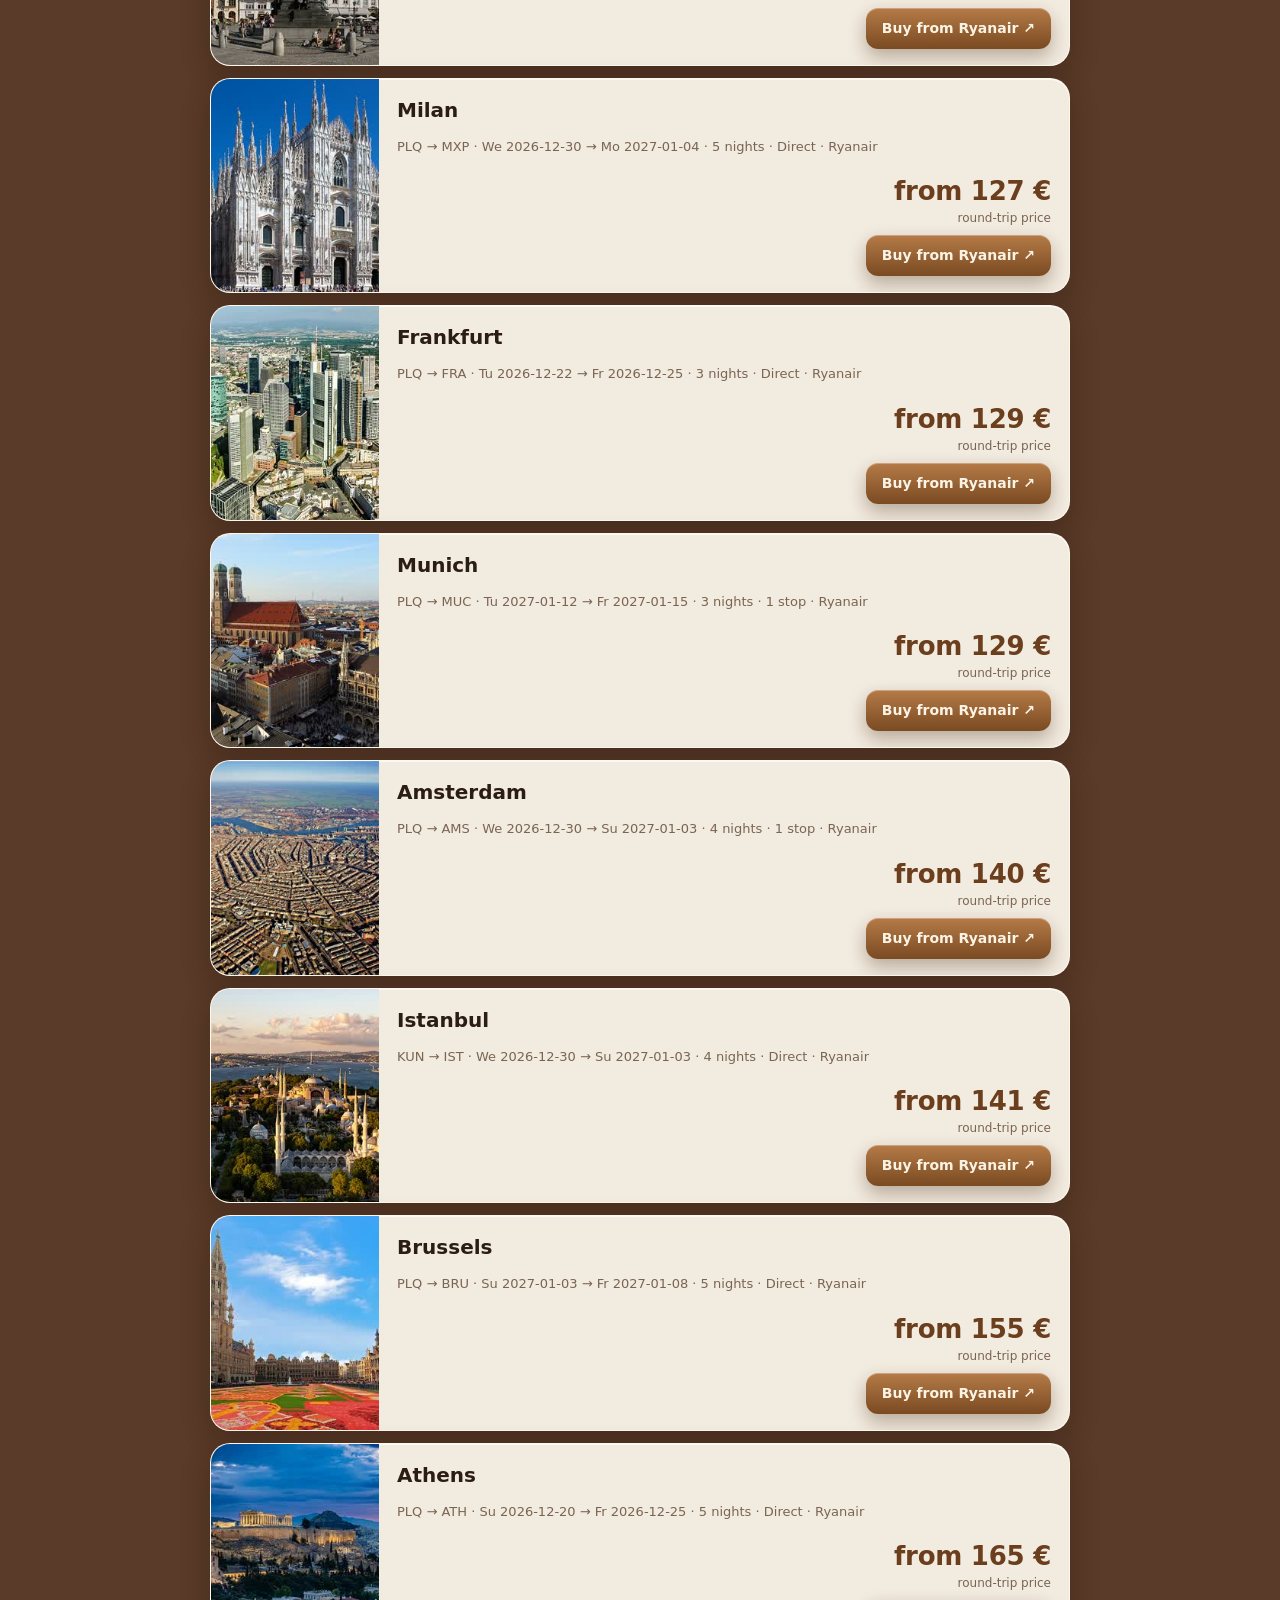
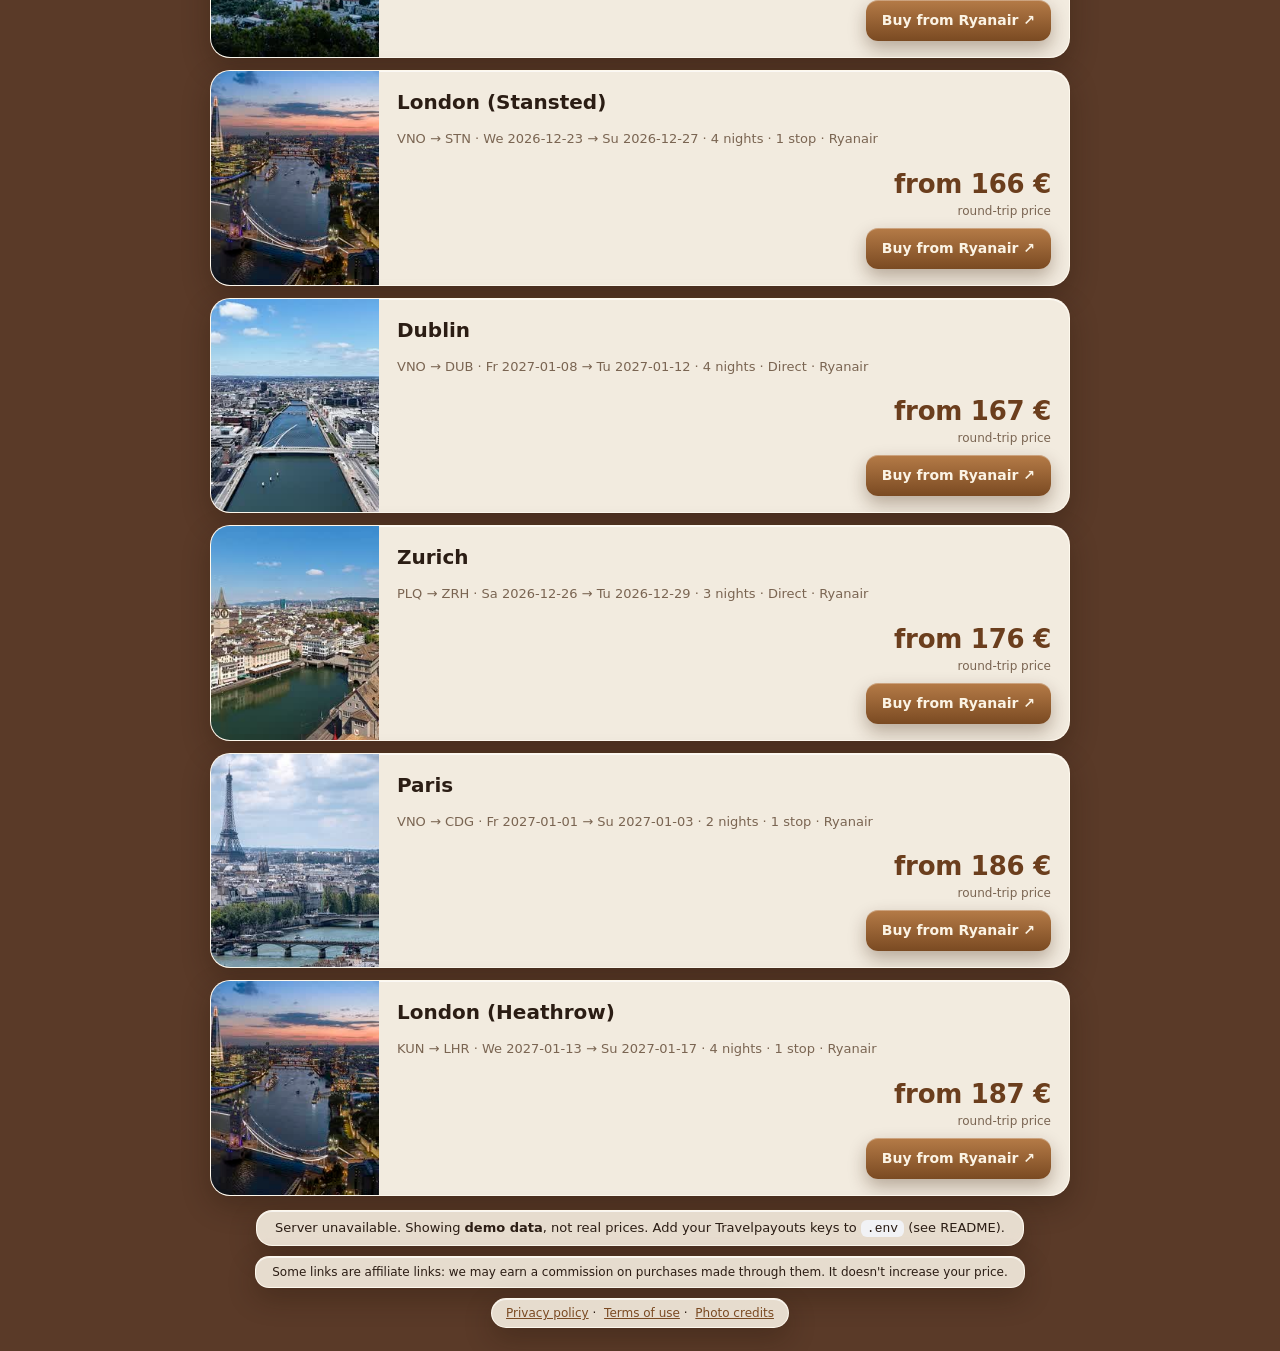
==== commit 20de513f: "Travelpayouts Drive skriptas pagrindiniame puslapyje; privatumo politika atnaujinta Co-Authored-By: " ====
--- a/index.html
+++ b/index.html
@@ -25,6 +25,16 @@
   <meta name="twitter:description" content="Palyginkite skrydžių kainas ir raskite pigiausius savaitgalio skrydžius iš Lietuvos. · Compare flight prices and find the cheapest weekend trips from Lithuania.">
   <meta name="twitter:image" content="https://www.hopfriday.lt/og.jpg">
   <link rel="stylesheet" href="style.css">
+  <!-- Travelpayouts Drive: nuorodas į partnerius paverčia partnerių nuorodomis -->
+  <script nowprocket data-noptimize="1" data-cfasync="false" data-wpfc-render="false" seraph-accel-crit="1" data-no-defer="1" data-cmp-ab="2">
+    (function () {
+        var script = document.createElement("script");
+        script.async = 1;
+        script.setAttribute("data-cmp-ab","2");
+        script.src = 'https://emrldtp.com/NjAyMTcx.js?t=602171';
+        document.head.appendChild(script);
+    })();
+  </script>
 </head>
 <body>
   <div class="page">
--- a/style.css
+++ b/style.css
@@ -492,7 +492,7 @@
 
 /* Tikroviškas debesų fonas (sugeneruotas fraktaliniu triukšmu); gradientas lieka kaip atsarginis */
 body::before {
-  background: url("/sky.jpg?v=2") center bottom / cover no-repeat, linear-gradient(180deg, #2F6BFF 0%, #5FB4FF 38%, #BDE8FF 70%, #F2FAFF 100%);
+  background: url("/sky.jpg?v=3") center bottom / cover no-repeat, linear-gradient(180deg, #2F6BFF 0%, #5FB4FF 38%, #BDE8FF 70%, #F2FAFF 100%);
 }
 body::after { display: none; }
 
@@ -560,3 +560,8 @@
 .trip label:has(input:focus-visible), .check:has(input:focus-visible) { outline-color: rgba(217,165,107,.9) !important; }
 .fb-card textarea:focus { border-color: #D9A56B !important; box-shadow: 0 0 0 4px rgba(217,165,107,.45) !important; }
 .day.sel, .day.cheap.sel { background: #7A4A22 !important; color: #FBF3E4 !important; }
+
+/* Fonas: saulėlydis iš lėktuvo (Wikimedia Commons, Pinakpani, CC BY-SA 4.0). Saulė lieka kairėje, ant telefono rodoma šiek tiek kairiau */
+body::before { background-position: 22% center !important; background-size: cover !important; }
+@media (min-width: 900px) { body::before { background-position: center 58% !important; } }
+#modeDeals, .hero { }
